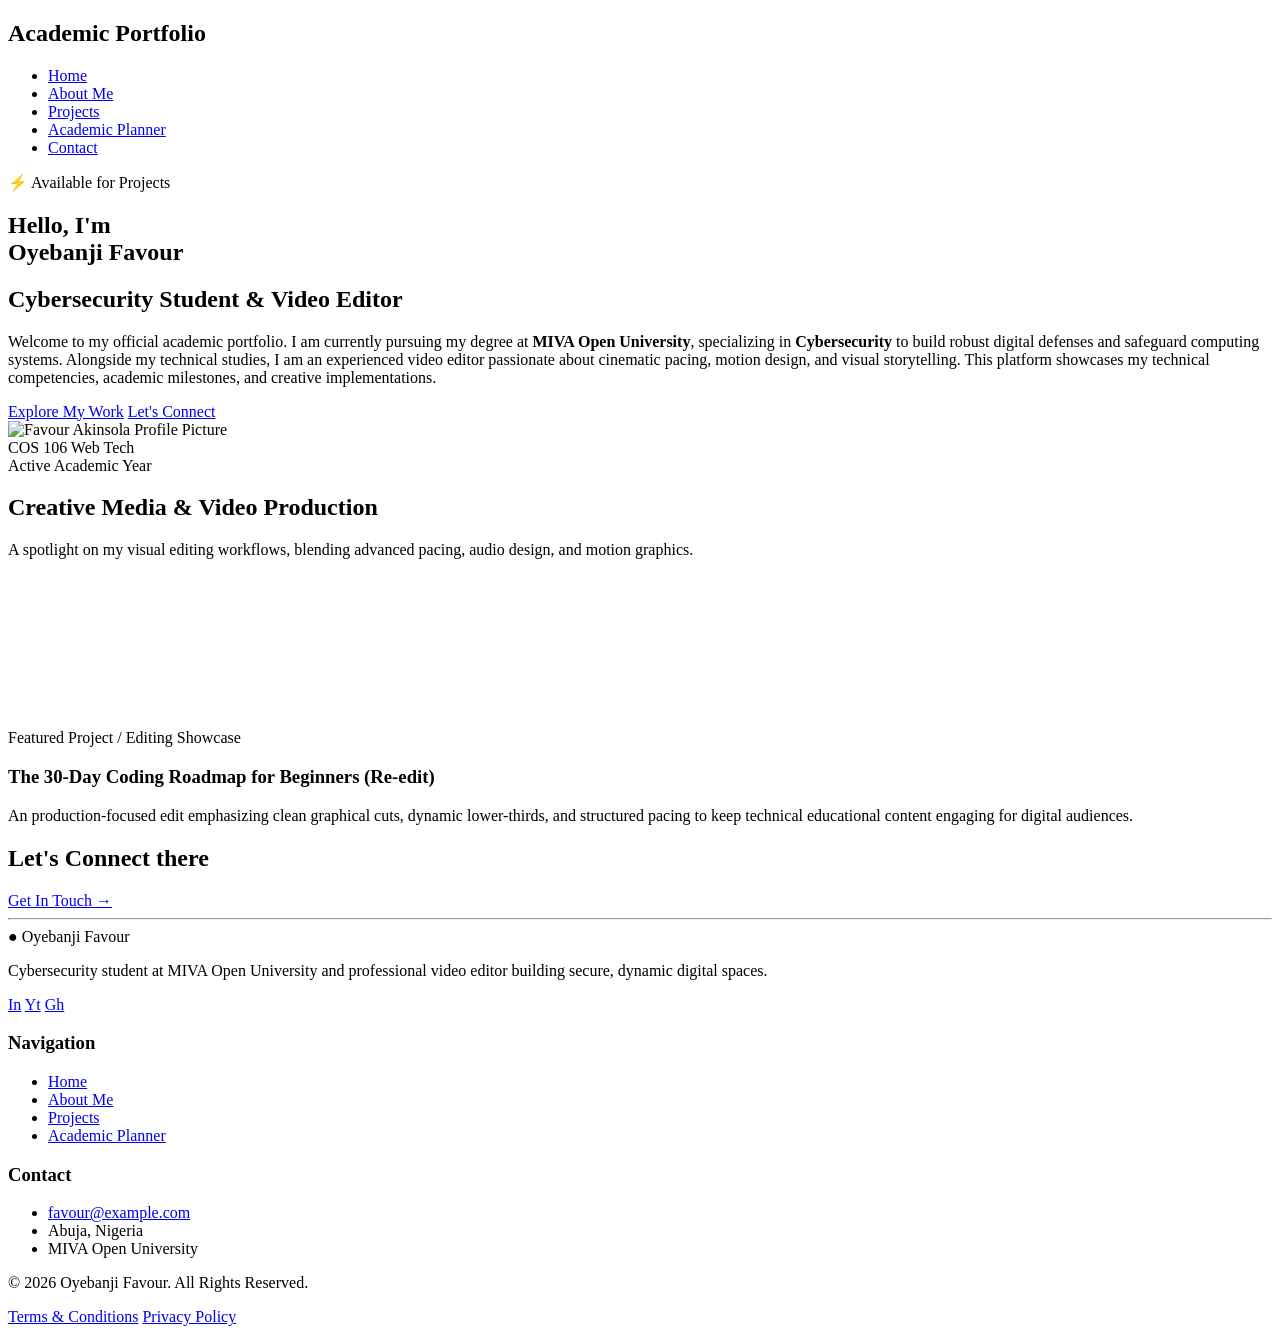
==== index.html @ 0a41967a "Initial commit: complete MIVA portfolio" ====
<!DOCTYPE html>
<html lang="en">
<head>
    <meta charset="UTF-8">
    <meta name="viewport" content="width=device-width, initial-scale=1.0">
    <title>Student Portfolio - Home</title>
    <link rel="stylesheet" href="css/styles.css">
</head>
<body>

    <header>
        <div class="logo">
            <h2>Academic Portfolio</h2>
        </div>
        <nav>
            <ul class="nav-links">
                <li><a href="index.html" class="active">Home</a></li>
                <li><a href="about.html">About Me</a></li>
                <li><a href="projects.html">Projects</a></li>
                <li><a href="planner.html">Academic Planner</a></li>
                <li><a href="contact.html">Contact</a></li>
            </ul>
        </nav>
    </header>

    <main>
     <main>
        <!-- Introduction Card inspired by the reference design -->
        <section class="intro-card">
            
            <!-- Left Content: Typography & Biography Elements -->
            <div class="intro-text-side">
                <!-- Available Status Tag -->
            <span class="status-badge">⚡ Available for Projects</span>
            
            <h1 class="student-name">
                <span class="greeting-prefix">Hello, I'm</span><br>
                Oyebanji Favour
            </h1>
            
            <!-- Your New Specialized Dual-Focus Subtitle -->
            <h2 class="professional-title">Cybersecurity Student & Video Editor</h2>
            
            <p class="bio-text">
                Welcome to my official academic portfolio. I am currently pursuing my degree at <strong>MIVA Open University</strong>, specializing in <strong>Cybersecurity</strong> to build robust digital defenses and safeguard computing systems. Alongside my technical studies, I am an experienced video editor passionate about cinematic pacing, motion design, and visual storytelling. This platform showcases my technical competencies, academic milestones, and creative implementations.
            </p>
                
                <div class="intro-actions">
                    <a href="projects.html" class="action-btn primary-action">Explore My Work</a>
                    <a href="contact.html" class="action-btn secondary-action">Let's Connect</a>
                </div>
            </div>

            <!-- Right Content: Profile Presentation Area -->
            <div class="intro-image-side">
                <div class="image-frame-wrapper">
                    <img src="assets/3.jpg" alt="Favour Akinsola Profile Picture" class="display-profile-img">
                    
                    <!-- Quick stats layout at the bottom of the card -->
                    <div class="mini-stats-grid">
                        <div class="stat-item">
                            <span class="stat-number">COS 106</span>
                            <span class="stat-label">Web Tech</span>
                        </div>
                        <div class="stat-item">
                            <span class="stat-number">Active</span>
                            <span class="stat-label">Academic Year</span>
                        </div>
                    </div>
                </div>
            </div>
        
        </section>
        <!-- Featured Video Media Showcase Section -->
        <!-- Featured Video Media Showcase Section -->
        <section class="media-portfolio-section">
            <h2>Creative Media & Video Production</h2>
            <p class="section-subtitle">A spotlight on my visual editing workflows, blending advanced pacing, audio design, and motion graphics.</p>
            
            <div class="single-video-container">
                <div class="video-card">
                    <div class="video-wrapper">
                        <iframe src="https://www.youtube.com/embed/xKcpYy8uAp4" title="Video Project Showcase" frameborder="0" allow="accelerometer; autoplay; clipboard-write; encrypted-media; gyroscope; picture-in-picture" allowfullscreen></iframe>
                    </div>
                    <div class="video-details">
                        <span class="video-tag">Featured Project / Editing Showcase</span>
                        <h3>The 30-Day Coding Roadmap for Beginners (Re-edit)</h3>
                        <p>An production-focused edit emphasizing clean graphical cuts, dynamic lower-thirds, and structured pacing to keep technical educational content engaging for digital audiences.</p>
                    </div>
                </div>
            </div>
        </section>
    </main>
    </main>

   <!-- Expanded Professional Footer -->
    <footer class="site-footer">
        <!-- Top CTA Bar -->
        <div class="footer-cta-bar">
            <h2>Let's <span class="highlight-text">Connect</span> there</h2>
            <a href="contact.html" class="footer-btn">Get In Touch <span class="arrow">→</span></a>
        </div>
        
        <hr class="footer-divider">

        <!-- Main Link Matrix Grid -->
        <div class="footer-grid">
            <!-- Brand Column -->
            <div class="footer-col brand-col">
                <div class="footer-logo">
                    <span class="logo-dot">●</span> Oyebanji Favour
                </div>
                <p class="footer-desc">
                    Cybersecurity student at MIVA Open University and professional video editor building secure, dynamic digital spaces.
                </p>
                <div class="footer-socials">
                    <a href="#" class="social-icon">In</a>
                    <a href="#" class="social-icon">Yt</a>
                    <a href="#" class="social-icon">Gh</a>
                </div>
            </div>

            <!-- Navigation Column -->
            <div class="footer-col">
                <h3>Navigation</h3>
                <ul>
                    <li><a href="index.html">Home</a></li>
                    <li><a href="about.html">About Me</a></li>
                    <li><a href="projects.html">Projects</a></li>
                    <li><a href="planner.html">Academic Planner</a></li>
                </ul>
            </div>

            <!-- Contact Column -->
            <div class="footer-col">
                <h3>Contact</h3>
                <ul>
                    <li><a href="mailto:favour@example.com">favour@example.com</a></li>
                    <li><span>Abuja, Nigeria</span></li>
                    <li><span>MIVA Open University</span></li>
                </ul>
            </div>
        </div>

        <!-- Bottom Copyright strip -->
        <div class="footer-bottom-strip">
            <p>&copy; 2026 <span class="highlight-text">Oyebanji Favour</span>. All Rights Reserved.</p>
            <div class="footer-legal-links">
                <a href="#">Terms & Conditions</a>
                <a href="#">Privacy Policy</a>
            </div>
        </div>
    </footer>
</body>
</html>
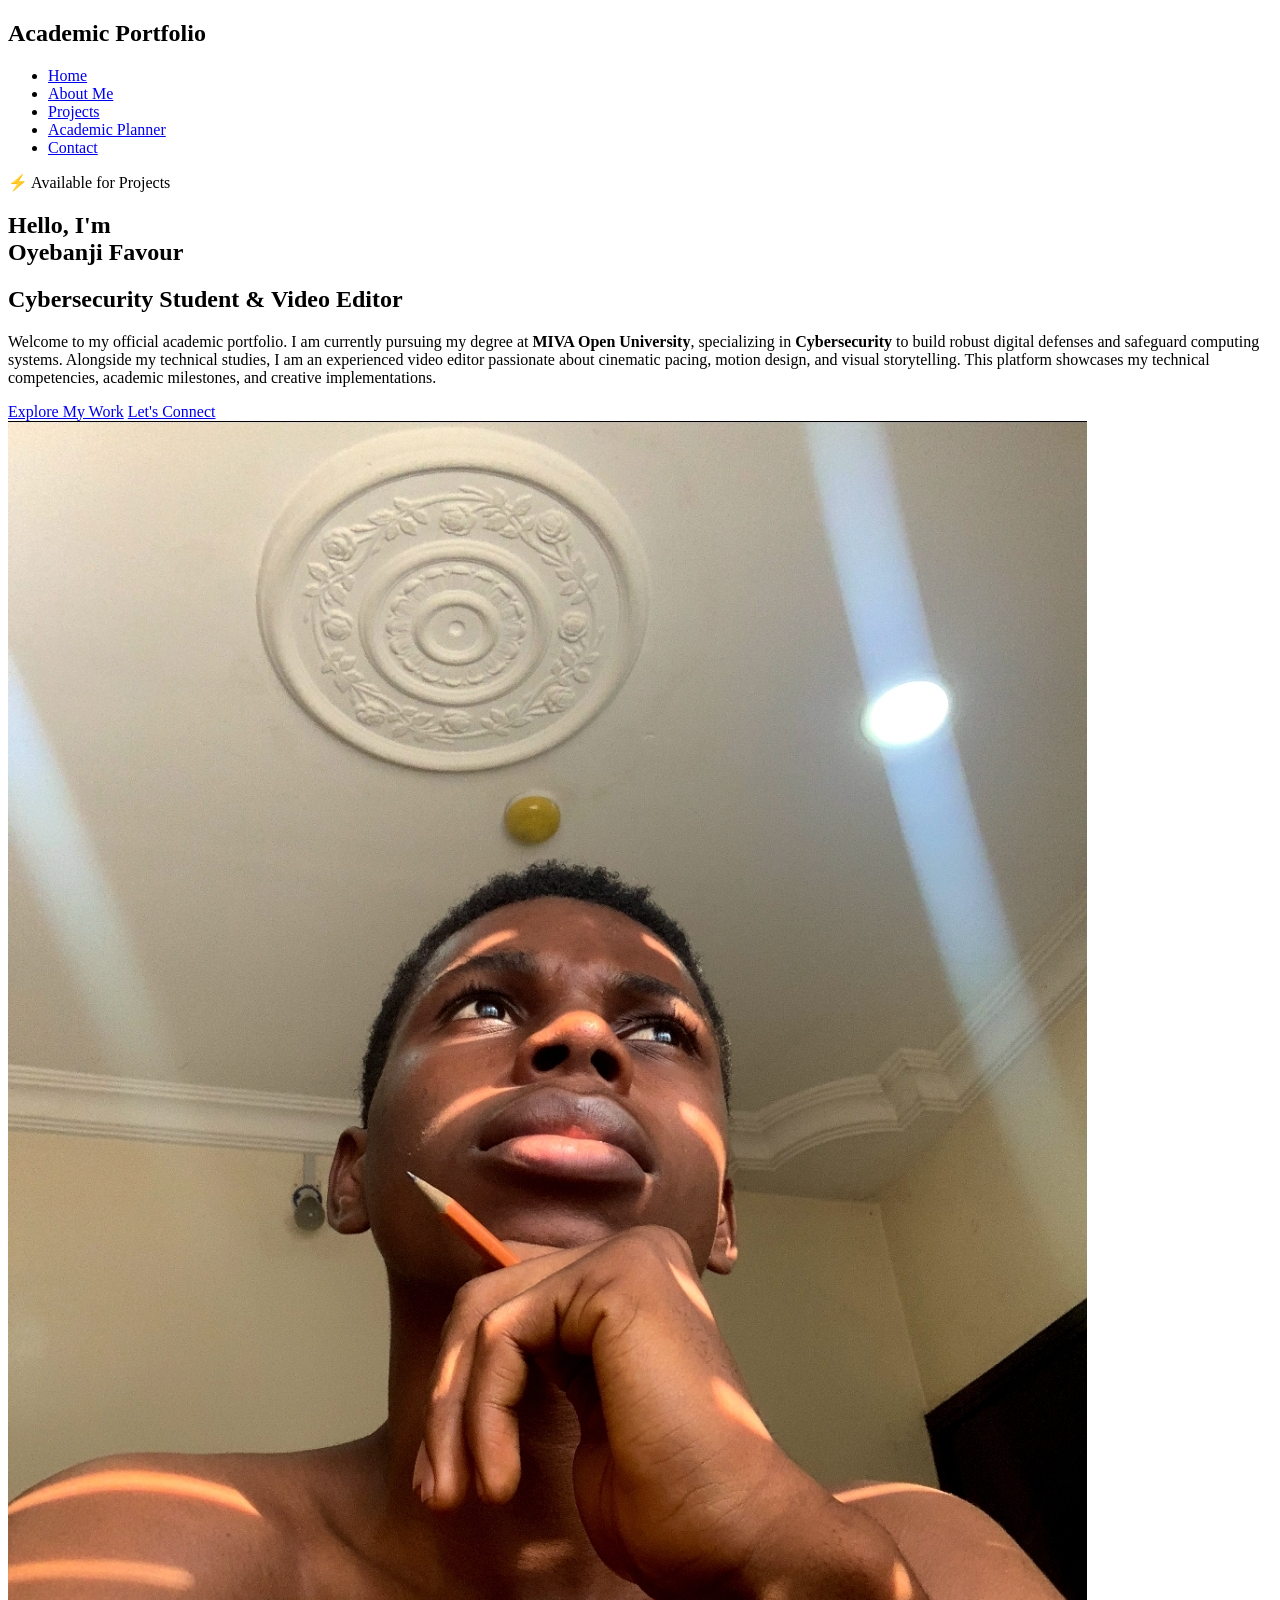
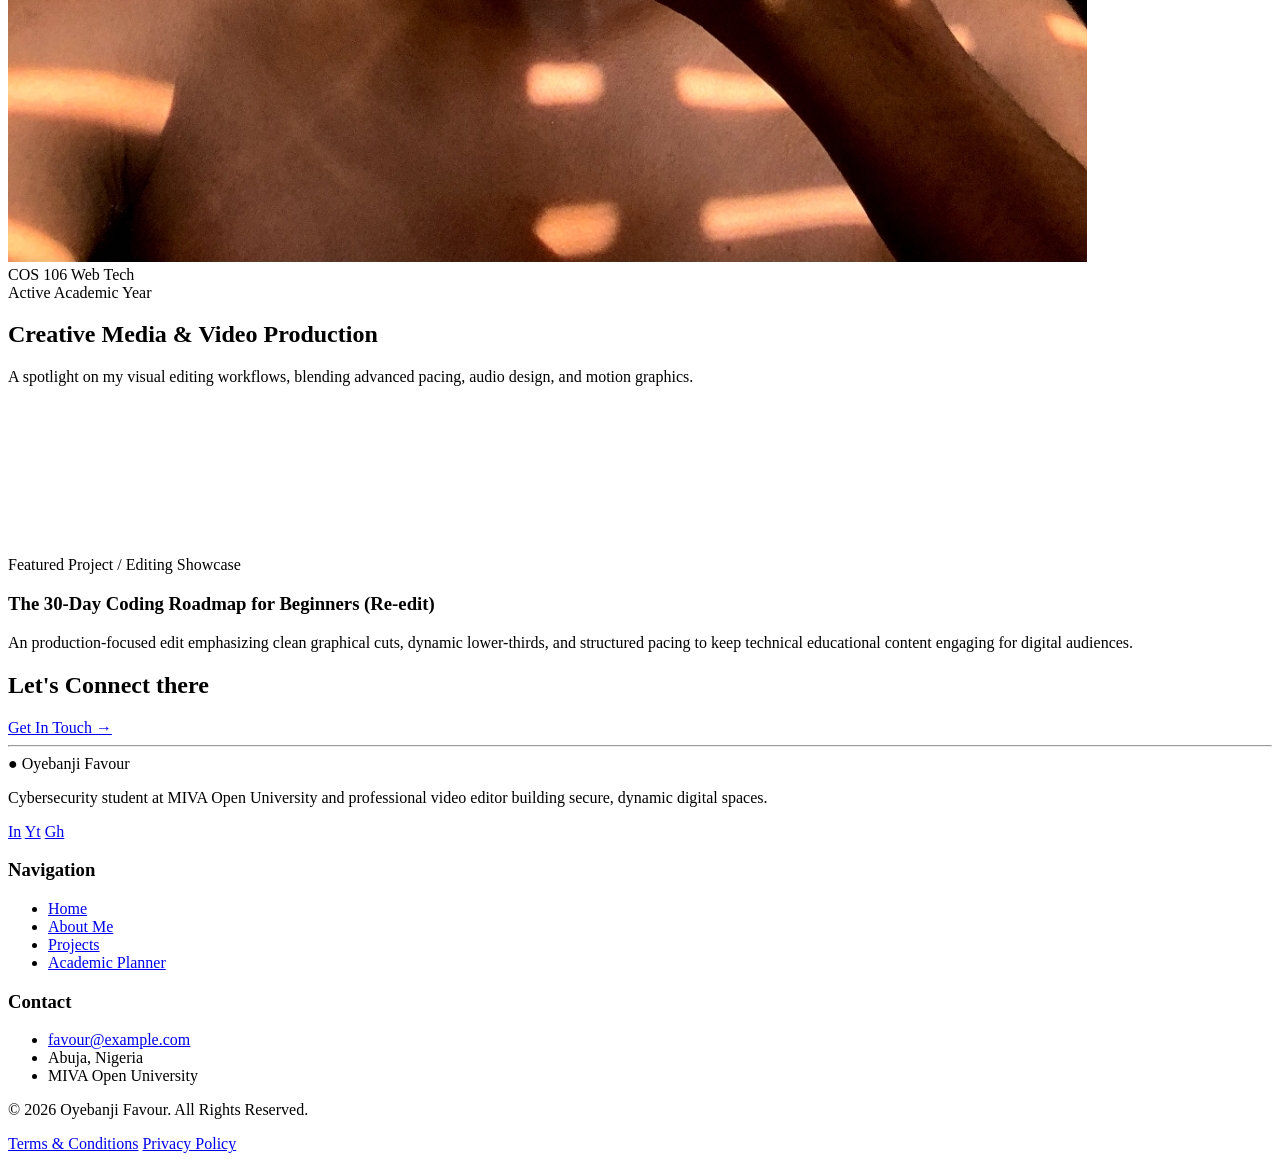
==== commit 46698c9e: "Fix asset paths for GitHub Pages deployment" ====
--- a/index.html
+++ b/index.html
@@ -4,7 +4,7 @@
     <meta charset="UTF-8">
     <meta name="viewport" content="width=device-width, initial-scale=1.0">
     <title>Student Portfolio - Home</title>
-    <link rel="stylesheet" href="css/styles.css">
+   <link rel="stylesheet" href="css/styles.css">
 </head>
 <body>
 
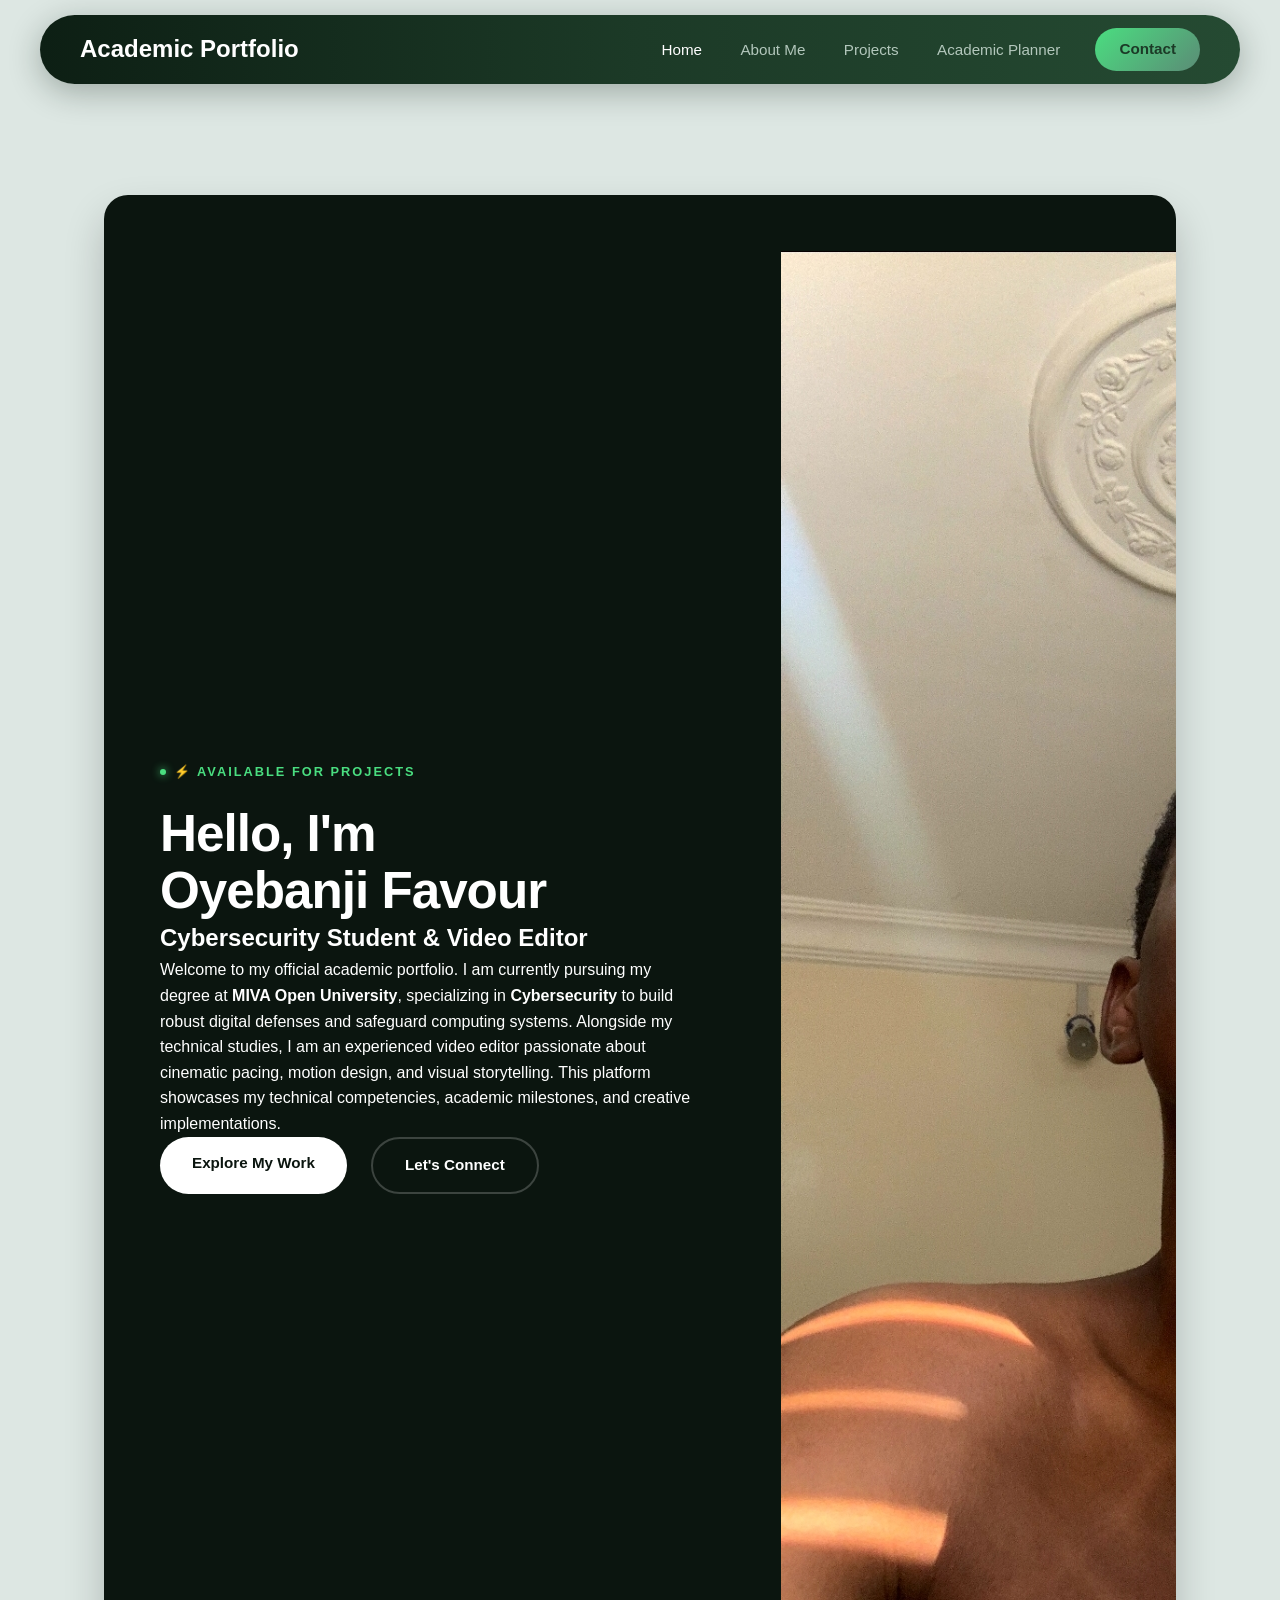
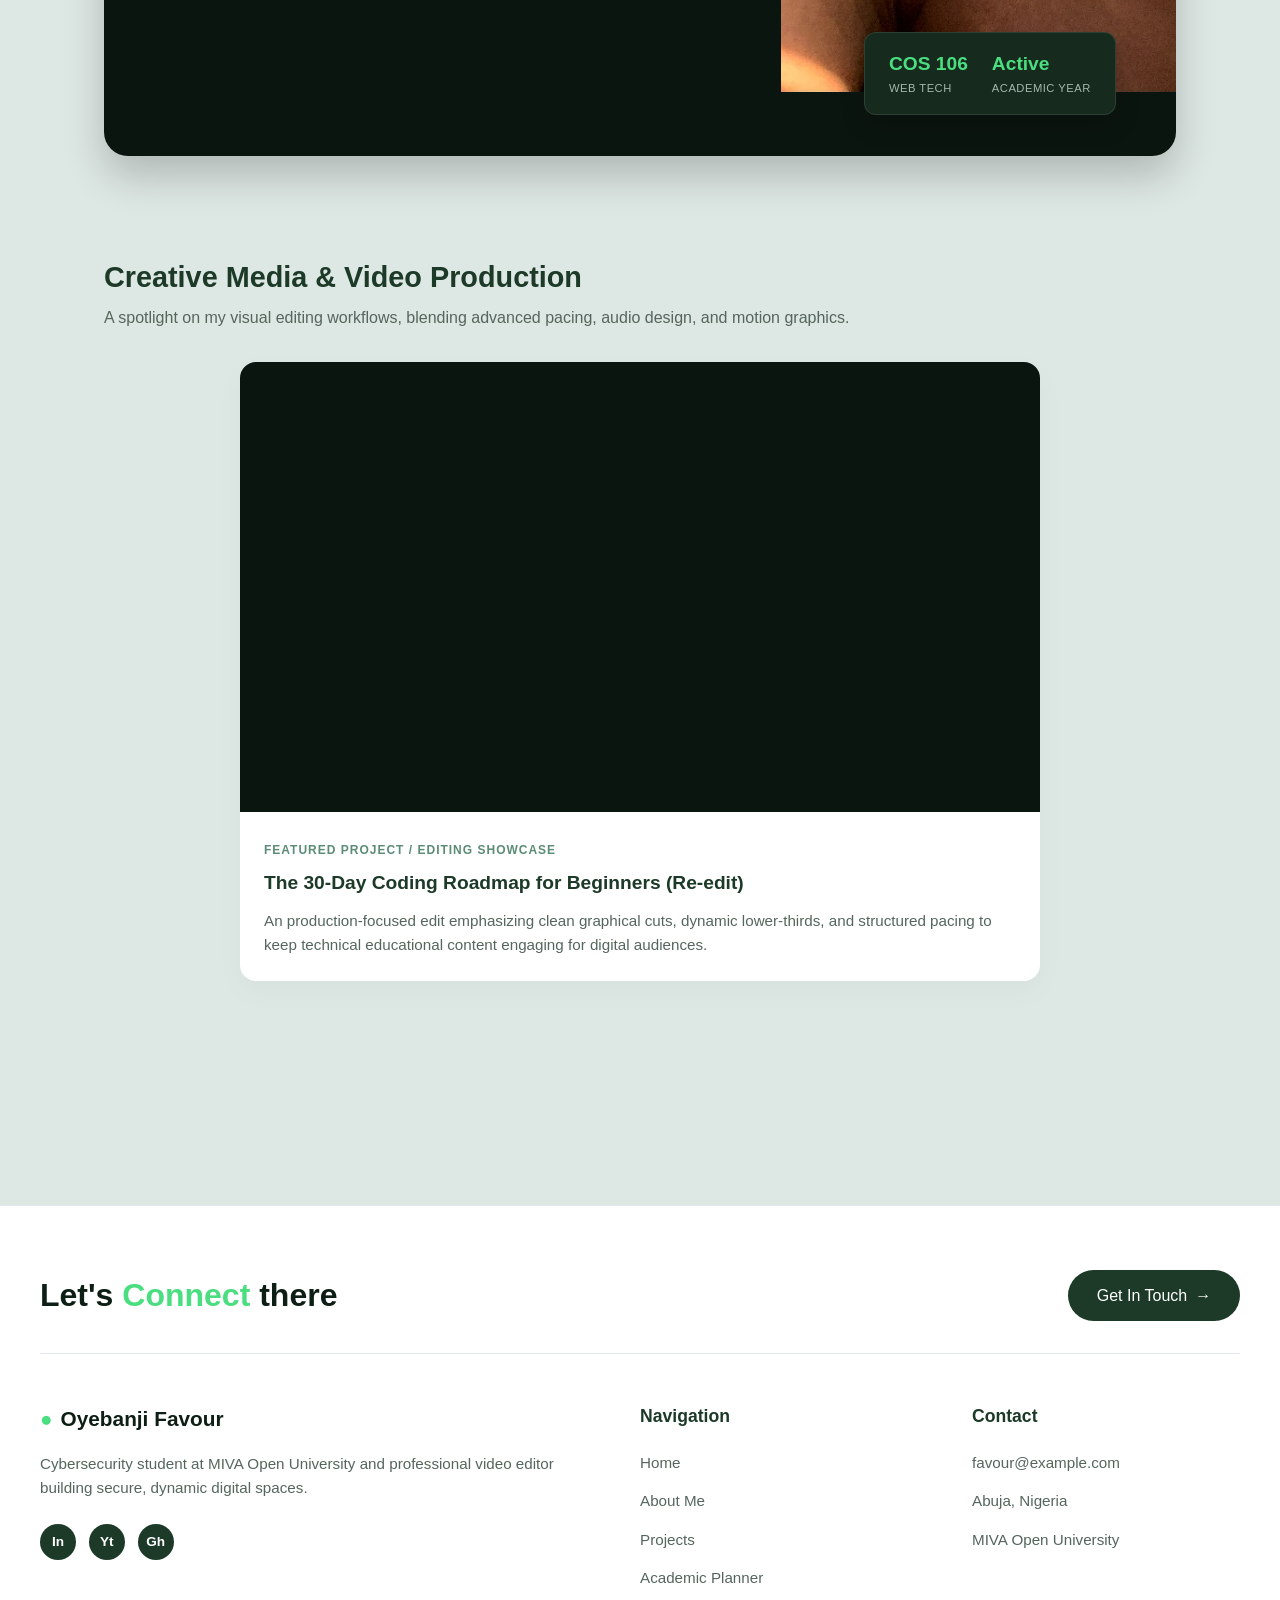
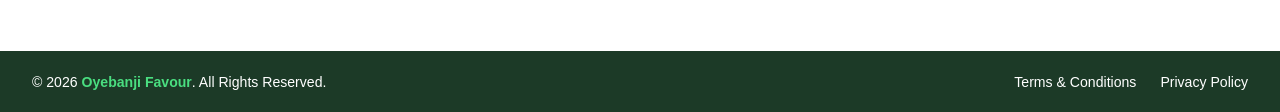
==== commit be273b08: "Fix CSS path case sensitivity for production hosting" ====
--- a/index.html
+++ b/index.html
@@ -4,7 +4,7 @@
     <meta charset="UTF-8">
     <meta name="viewport" content="width=device-width, initial-scale=1.0">
     <title>Student Portfolio - Home</title>
-   <link rel="stylesheet" href="css/styles.css">
+  <link rel="stylesheet" href="CSS/styles.css">
 </head>
 <body>
 
@@ -54,7 +54,7 @@
             <!-- Right Content: Profile Presentation Area -->
             <div class="intro-image-side">
                 <div class="image-frame-wrapper">
-                    <img src="assets/3.jpg" alt="Favour Akinsola Profile Picture" class="display-profile-img">
+                    <img src="assets/3.jpg" alt="Favour Akinsola Profile Picture">
                     
                     <!-- Quick stats layout at the bottom of the card -->
                     <div class="mini-stats-grid">
--- a/CSS/styles.css
+++ b/CSS/styles.css
@@ -0,0 +1,1210 @@
+/* css/styles.css */
+
+/* Global Color Palette Definitions */
+:root {
+    --bg-primary: #ffffff;      /* Pure White */
+    --bg-secondary: #dde7e3;    /* Soft Mint */
+    --accent-light: #8eaf9d;    /* Light Sage */
+    --accent-medium: #5b8c76;   /* Medium Sage */
+    --text-dark: #1c3a27;       /* Deep Forest Green */
+    --text-light: #ffffff;      /* Text for dark backgrounds */
+    --font-main: 'Segoe UI', Tahoma, Geneva, Verdana, sans-serif;
+}
+
+/* Base resets to make sure layout looks identical on all browsers */
+* {
+    margin: 0;
+    padding: 0;
+    box-sizing: border-box;
+}
+
+body {
+    font-family: var(--font-main);
+    background-color: var(--bg-secondary);
+    color: var(--text-dark);
+    line-height: 1.6;
+    /* Layout Elements */
+/* Layout Elements */
+/* ==========================================================================
+   Global Floating Navigation Header Layout
+   ========================================================================== */
+header {
+    background: linear-gradient(90deg, #0d1f14 0%, #1c3a27 50%, #254a32 100%) !important;
+    color: #ffffff !important;
+    display: flex !important;           /* Forces the header container to use flex layout */
+    justify-content: space-between;    /* Pushes logo to the left, links to the right */
+    align-items: center;               /* Vertically centers everything inside the navbar */
+    padding: 0.8rem 2.5rem;
+    position: sticky;
+    top: 15px;
+    margin: 15px auto;
+    width: 95%;
+    max-width: 1200px;
+    border-radius: 50px;
+    box-shadow: 0 8px 32px rgba(13, 31, 20, 0.3);
+    z-index: 100;
+}
+
+/* Forces the navigation list items to align horizontally */
+.nav-links {
+    list-style: none;
+    display: flex !important;           /* Forces the list items onto a single row */
+    flex-direction: row !important;     /* Explicitly states row layout direction */
+    align-items: center;
+    gap: 2rem;
+    margin: 0;
+    padding: 0;
+}
+
+.nav-links a {
+    color: #b3c7bc;
+    text-decoration: none;
+    font-weight: 500;
+    font-size: 0.95rem;
+    padding: 0.5rem 0.2rem;
+    position: relative;
+    transition: color 0.3s ease;
+}
+
+.nav-links a:hover, 
+.nav-links a.active {
+    color: #ffffff;
+}
+
+/* Special Pill-Button for the final link (Contact) */
+.nav-links li:last-child a {
+    background: linear-gradient(135deg, #4ade80 0%, #5b8c76 100%) !important;
+    color: #1c3a27 !important;
+    padding: 0.6rem 1.5rem !important;
+    border-radius: 50px;
+    font-weight: 600;
+    display: inline-block;
+}
+/* Main Layout Wrapper */
+main {
+    min-height: calc(100vh - 140px); /* Pushes footer to bottom */
+    padding: 2rem;
+    max-width: 1200px;
+    margin: 0 auto;
+}
+
+/* Introduction Showcase Card Styles */
+.intro-card {
+    background: #0b150f !important; /* Forces the ultra-dark dark forest charcoal background to render */
+    color: #ffffff;
+    border-radius: 24px;
+    padding: 3.5rem;
+    display: flex;
+    align-items: center;
+    gap: 4rem;
+    margin: 2rem auto;
+    box-shadow: 0 20px 40px rgba(0, 0, 0, 0.2);
+    overflow: hidden;
+    position: relative;
+    width: 100%;
+}
+/* Typography Layout Side */
+.intro-text-side {
+    flex: 1.2;
+    position: relative;
+    z-index: 2;
+}
+
+.status-badge {
+    color: #4ade80; /* Electric mint accent text */
+    font-size: 0.8rem;
+    font-weight: 600;
+    text-transform: uppercase;
+    letter-spacing: 2px;
+    display: inline-flex;
+    align-items: center;
+    gap: 8px;
+    margin-bottom: 1.5rem;
+}
+
+.status-badge::before {
+    content: '';
+    width: 6px;
+    height: 6px;
+    background-color: #4ade80;
+    border-radius: 50%;
+    box-shadow: 0 0 8px #4ade80;
+}
+
+/* Bold Structural Typography Treatment */
+.massive-title-group {
+    position: relative;
+    margin-bottom: 1rem;
+}
+
+.bg-watermark {
+    font-size: 5.5rem;
+    font-weight: 900;
+    color: rgba(255, 255, 255, 0.03); /* Faded watermark behind text */
+    letter-spacing: 4px;
+    line-height: 1;
+    user-select: none;
+    position: absolute;
+    top: -20px;
+    left: -5px;
+}
+
+.main-greeting {
+    font-family: 'Georgia', serif;
+    font-style: italic;
+    font-weight: 400;
+    font-size: 1.8rem;
+    color: #b3c7bc;
+    margin-bottom: 0.2rem;
+}
+
+.student-name {
+    font-size: 3.2rem;
+    font-weight: 800;
+    letter-spacing: -1px;
+    line-height: 1.1;
+    color: var(--text-light);
+}
+
+.role-subheading {
+    color: #4ade80;
+    font-weight: 600;
+    font-size: 1.1rem;
+    text-transform: uppercase;
+    letter-spacing: 1px;
+    margin-bottom: 1.5rem;
+}
+
+.intro-bio {
+    color: #a3b8ac;
+    font-size: 1.05rem;
+    line-height: 1.7;
+    margin-bottom: 2.5rem;
+    max-width: 540px;
+}
+
+/* Call to Action Button Links */
+.intro-actions {
+    display: flex;
+    gap: 1.5rem;
+}
+
+.action-btn {
+    padding: 0.9rem 2rem;
+    border-radius: 50px;
+    text-decoration: none;
+    font-weight: 600;
+    font-size: 0.95rem;
+    transition: all 0.3s ease;
+}
+
+.primary-action {
+    background-color: var(--text-light);
+    color: #0b150f;
+}
+
+.primary-action:hover {
+    background-color: #4ade80;
+    transform: translateY(-2px);
+}
+
+.secondary-action {
+    border: 2px solid rgba(255, 255, 255, 0.2);
+    color: var(--text-light);
+}
+
+.secondary-action:hover {
+    background-color: rgba(255, 255, 255, 0.05);
+    border-color: var(--text-light);
+}
+
+/* Image Presentation Side */
+.intro-image-side {
+    flex: 0.8;
+    display: flex;
+    justify-content: center;
+}
+
+.image-frame-wrapper {
+    position: relative;
+    width: 100%;
+    max-width: 320px;
+}
+
+.display-profile-img {
+    width: 100%;
+    height: 380px;
+    object-fit: cover;
+    border-radius: 16px;
+    box-shadow: 0 15px 30px rgba(0,0,0,0.3);
+    background-color: #1e2d24; /* Safe fallback color */
+}
+
+/* Mini Statistics overlay element */
+.mini-stats-grid {
+    position: absolute;
+    bottom: -15px;
+    right: -15px;
+    background-color: #162a1e;
+    border: 1px solid rgba(255, 255, 255, 0.1);
+    padding: 1rem 1.5rem;
+    border-radius: 12px;
+    display: flex;
+    gap: 1.5rem;
+    box-shadow: 0 10px 25px rgba(0,0,0,0.2);
+}
+
+.stat-item {
+    display: flex;
+    flex-direction: column;
+}
+
+.stat-number {
+    font-size: 1.2rem;
+    font-weight: 700;
+    color: #4ade80;
+}
+
+.stat-label {
+    font-size: 0.7rem;
+    color: #a3b8ac;
+    text-transform: uppercase;
+    letter-spacing: 0.5px;
+}
+}
+/* About Page Custom Layout Rules */
+.about-grid {
+    display: grid;
+    grid-template-columns: 1.6fr 1fr; /* Distinct asymmetric split columns */
+    gap: 2.5rem;
+    margin-top: 1.5rem;
+}
+
+.about-main-card, 
+.skills-sidebar-card {
+    background-color: var(--bg-primary);
+    border-radius: 16px;
+    padding: 2.5rem;
+    box-shadow: 0 10px 30px rgba(0,0,0,0.03);
+}
+
+.about-grid h2 {
+    font-size: 1.8rem;
+    color: var(--text-dark);
+}
+
+.divider {
+    border: 0;
+    height: 3px;
+    background-color: var(--bg-secondary);
+    width: 60px;
+    margin: 1rem 0 2rem 0;
+    border-radius: 2px;
+}
+
+.about-main-card h3 {
+    font-size: 1.2rem;
+    color: var(--accent-medium);
+    margin-bottom: 0.6rem;
+    margin-top: 1.5rem;
+}
+
+.about-main-card p {
+    color: #44554a;
+    font-size: 1.05rem;
+    line-height: 1.7;
+    margin-bottom: 1.5rem;
+}
+
+/* Skills Presentation Progress Layouts */
+.skills-container {
+    display: flex;
+    flex-direction: column;
+    gap: 1.8rem;
+    margin-top: 1rem;
+}
+
+.skill-group {
+    display: flex;
+    flex-direction: column;
+    gap: 0.5rem;
+}
+
+.skill-name {
+    font-size: 0.95rem;
+    font-weight: 600;
+    color: var(--text-dark);
+}
+
+.progress-bar {
+    width: 100%;
+    height: 10px;
+    background-color: var(--bg-secondary);
+    border-radius: 10px;
+    overflow: hidden;
+}
+
+.progress-fill {
+    height: 100%;
+    background: linear-gradient(90deg, var(--accent-light) 0%, var(--accent-medium) 100%);
+    border-radius: 10px;
+}
+/* Projects Page Header Section */
+.projects-header {
+    text-align: center;
+    margin-bottom: 3rem;
+}
+
+.projects-header h1 {
+    font-size: 2.3rem;
+    color: var(--text-dark);
+    margin-bottom: 0.5rem;
+}
+
+.projects-header p {
+    color: #55665c;
+    font-size: 1.1rem;
+}
+
+/* Responsive CSS Grid for Cards */
+.projects-grid {
+    display: grid;
+    grid-template-columns: repeat(auto-fit, minmax(300px, 1fr));
+    gap: 2rem;
+    margin-bottom: 4rem;
+}
+
+.project-card {
+    background-color: var(--bg-primary);
+    border-radius: 16px;
+    overflow: hidden;
+    box-shadow: 0 10px 30px rgba(0, 0, 0, 0.03);
+    transition: transform 0.3s ease, box-shadow 0.3s ease;
+    display: flex;
+    flex-direction: column;
+}
+
+.project-card:hover {
+    transform: translateY(-5px);
+    box-shadow: 0 15px 35px rgba(28, 58, 39, 0.08);
+}
+
+.project-img-placeholder {
+    height: 180px;
+    background-color: #162a1e; /* Matching our dark introduction theme color */
+    display: flex;
+    align-items: center;
+    justify-content: center;
+    color: #a3b8ac;
+    font-weight: 600;
+    font-size: 1.1rem;
+}
+
+.project-info {
+    padding: 1.8rem;
+    display: flex;
+    flex-direction: column;
+    flex-grow: 1;
+}
+
+.project-tag {
+    font-size: 0.75rem;
+    font-weight: 700;
+    text-transform: uppercase;
+    color: var(--accent-medium);
+    letter-spacing: 1px;
+    margin-bottom: 0.5rem;
+}
+
+.project-info h3 {
+    font-size: 1.3rem;
+    color: var(--text-dark);
+    margin-bottom: 0.8rem;
+}
+
+.project-info p {
+    color: #55665c;
+    font-size: 0.95rem;
+    line-height: 1.6;
+    margin-bottom: 1.5rem;
+    flex-grow: 1;
+}
+
+.project-link {
+    color: var(--text-dark);
+    text-decoration: none;
+    font-weight: 600;
+    font-size: 0.95rem;
+    transition: color 0.2s ease;
+}
+
+.project-link:hover {
+    color: var(--accent-medium);
+}
+
+/* Styled Table Requirements */
+.table-container {
+    background-color: var(--bg-primary);
+    padding: 2.5rem;
+    border-radius: 16px;
+    box-shadow: 0 10px 30px rgba(0, 0, 0, 0.03);
+    margin-top: 1rem;
+}
+
+.table-subtitle {
+    color: #55665c;
+    font-size: 0.95rem;
+    margin-bottom: 1.5rem;
+}
+
+.project-table {
+    width: 100%;
+    border-collapse: collapse;
+    text-align: left;
+    font-size: 0.95rem;
+}
+
+.project-table th {
+    background-color: var(--bg-secondary);
+    color: var(--text-dark);
+    padding: 1rem;
+    font-weight: 600;
+    border-bottom: 2px solid var(--accent-light);
+}
+
+.project-table td {
+    padding: 1.2rem 1rem;
+    border-bottom: 1px solid #e2ece8;
+    color: #33443a;
+}
+
+/* Status Pill Layouts */
+.status-pill {
+    padding: 0.3rem 0.8rem;
+    border-radius: 50px;
+    font-size: 0.8rem;
+    font-weight: 600;
+}
+
+.active-pill {
+    background-color: #e6fbf1;
+    color: #10b981;
+}
+
+.staging-pill {
+    background-color: #fef3c7;
+    color: #d97706;
+}
+/* Academic Planner Styles */
+.planner-container {
+    max-width: 750px;
+    margin: 2rem auto;
+}
+
+.planner-header {
+    text-align: center;
+    margin-bottom: 2.5rem;
+}
+
+.planner-header h1 {
+    font-size: 2.2rem;
+    color: var(--text-dark);
+    margin-bottom: 0.5rem;
+}
+
+.planner-app {
+    background-color: var(--bg-primary);
+    padding: 2.5rem;
+    border-radius: 16px;
+    box-shadow: 0 10px 30px rgba(0, 0, 0, 0.03);
+}
+
+/* Input Form Row Layout using Flexbox */
+.task-input-row {
+    display: flex;
+    gap: 1rem;
+    margin-bottom: 2rem;
+}
+
+.task-input-row input {
+    flex: 1;
+    padding: 0.9rem 1.2rem;
+    border: 2px solid #e2ece8;
+    border-radius: 8px;
+    font-size: 1rem;
+    outline: none;
+    transition: border-color 0.2s ease;
+}
+
+.task-input-row input:focus {
+    border-color: var(--accent-medium);
+}
+
+.task-input-row button {
+    background: linear-gradient(135deg, #254a32 0%, #0d1f14 100%);
+    color: var(--text-light);
+    border: none;
+    padding: 0 2rem;
+    border-radius: 8px;
+    font-weight: 600;
+    cursor: pointer;
+    transition: opacity 0.2s ease;
+}
+
+.task-input-row button:hover {
+    opacity: 0.9;
+}
+
+/* Dynamic Item List Container */
+.task-list-container {
+    list-style: none;
+    padding: 0;
+    display: flex;
+    flex-direction: column;
+    gap: 0.8rem;
+}
+
+.task-item {
+    display: flex;
+    justify-content: space-between;
+    align-items: center;
+    padding: 1rem 1.2rem;
+    background-color: var(--bg-secondary);
+    border-radius: 8px;
+    border-left: 4px solid var(--accent-medium);
+    transition: all 0.2s ease;
+}
+
+.task-text {
+    font-size: 1rem;
+    color: var(--text-dark);
+    cursor: pointer;
+    user-select: none;
+    flex-grow: 1;
+    margin-right: 1rem;
+}
+
+/* Completed Task State Styling */
+.task-item.completed {
+    border-left-color: #a3b8ac;
+    opacity: 0.6;
+}
+
+.task-item.completed .task-text {
+    text-decoration: line-through;
+    color: #55665c;
+}
+
+/* Delete Action Button Styling */
+.delete-task-btn {
+    background-color: transparent;
+    color: #e11d48;
+    border: none;
+    cursor: pointer;
+    font-size: 0.9rem;
+    font-weight: 600;
+    padding: 0.4rem 0.8rem;
+    border-radius: 4px;
+    transition: background-color 0.2s ease;
+}
+
+.delete-task-btn:hover {
+    background-color: rgba(225, 29, 72, 0.08);
+}
+
+.empty-state {
+    text-align: center;
+    color: #718b7c;
+    padding: 2rem 0;
+    font-style: italic;
+}
+/* Contact Page Form Styles */
+.contact-container {
+    max-width: 600px;
+    margin: 2rem auto;
+}
+
+.contact-header {
+    text-align: center;
+    margin-bottom: 2.5rem;
+}
+
+.contact-header h1 {
+    font-size: 2.2rem;
+    color: var(--text-dark);
+    margin-bottom: 0.5rem;
+}
+
+.contact-card {
+    background-color: var(--bg-primary);
+    padding: 2.5rem;
+    border-radius: 16px;
+    box-shadow: 0 10px 30px rgba(0, 0, 0, 0.03);
+}
+
+.form-group {
+    display: flex;
+    flex-direction: column;
+    gap: 0.5rem;
+    margin-bottom: 1.5rem;
+}
+
+.form-group label {
+    font-size: 0.9rem;
+    font-weight: 600;
+    color: var(--text-dark);
+}
+
+.form-group input,
+.form-group textarea {
+    padding: 0.9rem 1.2rem;
+    border: 2px solid #e2ece8;
+    border-radius: 8px;
+    font-size: 1rem;
+    font-family: inherit;
+    outline: none;
+    transition: border-color 0.2s ease;
+}
+
+.form-group input:focus,
+.form-group textarea:focus {
+    border-color: var(--accent-medium);
+}
+
+/* Submit Form Interactive Button */
+.submit-form-btn {
+    width: 100%;
+    background: linear-gradient(135deg, #254a32 0%, #0d1f14 100%);
+    color: var(--text-light);
+    border: none;
+    padding: 1rem;
+    border-radius: 8px;
+    font-size: 1rem;
+    font-weight: 600;
+    cursor: pointer;
+    transition: transform 0.2s ease, opacity 0.2s ease;
+    margin-top: 0.5rem;
+}
+
+.submit-form-btn:hover {
+    opacity: 0.95;
+    transform: translateY(-1px);
+}
+
+/* Client Validation Notification Boxes */
+.alert-box {
+    padding: 1rem 1.2rem;
+    border-radius: 8px;
+    font-size: 0.95rem;
+    margin-bottom: 1.5rem;
+    line-height: 1.5;
+}
+
+.error-alert {
+    background-color: #fef2f2;
+    color: #991b1b;
+    border-left: 4px solid #ef4444;
+}
+
+.success-alert {
+    background-color: #ecfdf5;
+    color: #065f46;
+    border-left: 4px solid #10b981;
+}
+/* ==========================================================================
+   Responsive Viewport Optimization (Media Queries for Mobile Friendliness)
+   ========================================================================== */
+
+@media (max-width: 768px) {
+    /* Compress Floating Island Navbar to stack on small viewports */
+    header {
+        flex-direction: column;
+        gap: 1rem;
+        padding: 1.2rem;
+        border-radius: 20px;
+        top: 5px;
+        width: 98%;
+    }
+
+    .nav-links {
+        gap: 1rem;
+        flex-wrap: wrap;
+        justify-content: center;
+    }
+    
+    .nav-links li:last-child a {
+        padding: 0.4rem 1rem;
+    }
+
+    /* Un-split the Asymmetric About Page Grid into a clean vertical track */
+    .about-grid {
+        grid-template-columns: 1fr;
+        gap: 1.5rem;
+    }
+
+    /* Un-split Homepage Design Container Layout */
+    .intro-card {
+        flex-direction: column-reverse; /* Stacks image nicely above or text below */
+        padding: 2rem;
+        gap: 2rem;
+        text-align: center;
+    }
+
+    .bg-watermark {
+        font-size: 3.5rem;
+        left: 50%;
+        transform: translateX(-50%);
+    }
+
+    .student-name {
+        font-size: 2.2rem;
+    }
+
+    .intro-actions {
+        justify-content: center;
+        flex-wrap: wrap;
+    }
+
+    .intro-image-side {
+        width: 100%;
+    }
+
+    .image-frame-wrapper {
+        margin: 0 auto;
+    }
+
+    .mini-stats-grid {
+        right: 0;
+        left: 0;
+        justify-content: center;
+    }
+
+    /* Make Tables scrollable sideways gracefully on mobile viewports */
+    .table-container {
+        padding: 1.5rem;
+        overflow-x: auto;
+    }
+
+    .project-table {
+        min-width: 500px;
+    }
+}
+/* Video Portfolio Grid Layout */
+.media-portfolio-section {
+    margin: 4rem 0;
+    padding-top: 2rem;
+    border-top: 2px solid var(--bg-secondary);
+}
+
+.media-portfolio-section h2 {
+    font-size: 1.8rem;
+    color: var(--text-dark);
+    margin-bottom: 0.3rem;
+}
+
+.section-subtitle {
+    color: #55665c;
+    margin-bottom: 2rem;
+    font-size: 1rem;
+}
+
+.video-grid {
+    display: grid;
+    grid-template-columns: repeat(auto-fit, minmax(450px, 1fr));
+    gap: 2.5rem;
+}
+
+.video-card {
+    background-color: var(--bg-primary);
+    border-radius: 16px;
+    overflow: hidden;
+    box-shadow: 0 10px 30px rgba(0, 0, 0, 0.03);
+}
+
+/* 16:9 Aspect Ratio Hack for Fluid Responsive Video Players */
+.video-wrapper {
+    position: relative;
+    padding-bottom: 56.25%; /* 16:9 ratio */
+    height: 0;
+    overflow: hidden;
+    background-color: #0b150f;
+}
+
+.video-wrapper iframe {
+    position: absolute;
+    top: 0;
+    left: 0;
+    width: 100%;
+    height: 100%;
+    border: none;
+}
+
+.video-details {
+    padding: 1.5rem;
+}
+
+.video-tag {
+    font-size: 0.75rem;
+    font-weight: 700;
+    color: var(--accent-medium);
+    text-transform: uppercase;
+    letter-spacing: 1px;
+    display: inline-block;
+    margin-bottom: 0.5rem;
+}
+
+.video-details h3 {
+    font-size: 1.2rem;
+    color: var(--text-dark);
+    margin-bottom: 0.6rem;
+}
+
+.video-details p {
+    color: #55665c;
+    font-size: 0.95rem;
+    line-height: 1.6;
+}
+
+/* Media Query Tweak for Small Screens */
+@media (max-width: 500px) {
+    .video-grid {
+        grid-template-columns: 1fr;
+    }
+}
+/* Single Video Spotlight Styling */
+.single-video-container {
+    max-width: 800px; /* Constrains the player so it sits perfectly centered on desktop views */
+    margin: 0 auto;
+    width: 100%;
+}
+
+.media-portfolio-section {
+    margin: 4rem 0;
+    padding-top: 2rem;
+    border-top: 2px solid var(--bg-secondary);
+}
+
+.media-portfolio-section h2 {
+    font-size: 1.8rem;
+    color: var(--text-dark);
+    margin-bottom: 0.3rem;
+}
+
+.section-subtitle {
+    color: #55665c;
+    margin-bottom: 2rem;
+    font-size: 1rem;
+}
+
+.video-card {
+    background-color: var(--bg-primary);
+    border-radius: 16px;
+    overflow: hidden;
+    box-shadow: 0 10px 30px rgba(0, 0, 0, 0.03);
+}
+
+/* 16:9 Aspect Ratio Container for Fluid Multi-Device Scaling */
+.video-wrapper {
+    position: relative;
+    padding-bottom: 56.25%; /* Fixed 16:9 cinematic aspect ratio */
+    height: 0;
+    overflow: hidden;
+    background-color: #0b150f;
+}
+
+.video-wrapper iframe {
+    position: absolute;
+    top: 0;
+    left: 0;
+    width: 100%;
+    height: 100%;
+    border: none;
+}
+
+.video-details {
+    padding: 1.5rem;
+}
+
+.video-tag {
+    font-size: 0.75rem;
+    font-weight: 700;
+    color: var(--accent-medium);
+    text-transform: uppercase;
+    letter-spacing: 1px;
+    display: inline-block;
+    margin-bottom: 0.5rem;
+}
+
+.video-details h3 {
+    font-size: 1.2rem;
+    color: var(--text-dark);
+    margin-bottom: 0.6rem;
+}
+
+.video-details p {
+    color: #55665c;
+    font-size: 0.95rem;
+    line-height: 1.6;
+}
+/* ==========================================================================
+   Multi-Column Mega Footer Architecture
+   ========================================================================== */
+.site-footer {
+    background-color: #ffffff;
+    padding: 4rem 2rem 0 2rem;
+    margin-top: 6rem;
+    border-top: 1px solid #e2e8f0;
+    width: 100%;
+}
+
+/* Top Call-To-Action Row */
+.footer-cta-bar {
+    display: flex;
+    justify-content: space-between;
+    align-items: center;
+    max-width: 1200px;
+    margin: 0 auto 2rem auto;
+    flex-wrap: wrap;
+    gap: 1.5rem;
+}
+
+.footer-cta-bar h2 {
+    font-size: 2rem;
+    color: #0d1f14;
+    font-weight: 700;
+}
+
+.footer-cta-bar .highlight-text {
+    color: #4ade80; /* Your signature accent green */
+}
+
+.footer-btn {
+    background-color: #1c3a27;
+    color: #ffffff;
+    padding: 0.8rem 1.8rem;
+    border-radius: 30px;
+    text-decoration: none;
+    font-weight: 500;
+    display: inline-flex;
+    align-items: center;
+    gap: 0.5rem;
+    transition: background 0.3s ease;
+}
+
+.footer-btn:hover {
+    background-color: #254a32;
+}
+
+.footer-divider {
+    border: 0;
+    border-top: 1px solid #e2e8f0;
+    max-width: 1200px;
+    margin: 0 auto;
+}
+
+/* Footer Link Matrix Columns */
+.footer-grid {
+    display: grid;
+    grid-template-columns: 2fr 1fr 1fr;
+    gap: 4rem;
+    max-width: 1200px;
+    margin: 3rem auto;
+}
+
+.brand-col .footer-logo {
+    font-size: 1.3rem;
+    font-weight: 700;
+    color: #0d1f14;
+    margin-bottom: 1rem;
+    display: flex;
+    align-items: center;
+    gap: 0.5rem;
+}
+
+.brand-col .logo-dot {
+    color: #4ade80;
+}
+
+.footer-desc {
+    color: #55665c;
+    line-height: 1.6;
+    font-size: 0.95rem;
+    margin-bottom: 1.5rem;
+}
+
+.footer-socials {
+    display: flex;
+    gap: 0.8rem;
+}
+
+.social-icon {
+    display: flex;
+    align-items: center;
+    justify-content: center;
+    width: 36px;
+    height: 36px;
+    border-radius: 50%;
+    background-color: #1c3a27;
+    color: #ffffff;
+    text-decoration: none;
+    font-size: 0.85rem;
+    font-weight: 600;
+}
+
+.footer-col h3 {
+    font-size: 1.1rem;
+    color: #1c3a27;
+    margin-bottom: 1.2rem;
+    font-weight: 600;
+}
+
+.footer-col ul {
+    list-style: none;
+    padding: 0;
+    margin: 0;
+}
+
+.footer-col ul li {
+    margin-bottom: 0.8rem;
+}
+
+.footer-col ul li a, 
+.footer-col ul li span {
+    color: #55665c;
+    text-decoration: none;
+    font-size: 0.95rem;
+    transition: color 0.2s ease;
+}
+
+.footer-col ul li a:hover {
+    color: #4ade80;
+}
+
+/* Bottom Contrast Copyright Strip */
+.footer-bottom-strip {
+    background-color: #1c3a27;
+    margin-left: -2rem;
+    margin-right: -2rem;
+    padding: 1.2rem 2rem;
+    display: flex;
+    justify-content: space-between;
+    align-items: center;
+    flex-wrap: wrap;
+    gap: 1rem;
+}
+
+.footer-bottom-strip p, 
+.footer-bottom-strip a {
+    color: #ffffff;
+    font-size: 0.88rem;
+    text-decoration: none;
+}
+
+.footer-bottom-strip .highlight-text {
+    color: #4ade80;
+    font-weight: 600;
+}
+
+.footer-legal-links {
+    display: flex;
+    gap: 1.5rem;
+}
+
+.footer-legal-links a:hover {
+    color: #4ade80;
+}
+
+/* Responsive Rules for Small Devices */
+@media (max-width: 768px) {
+    .footer-grid {
+        grid-template-columns: 1fr;
+        gap: 2rem;
+    }
+    
+    .footer-bottom-strip {
+        flex-direction: column;
+        text-align: center;
+    }
+}
+/* Interactive Academic Planner System UI */
+.planner-input-container {
+    display: flex;
+    gap: 1rem;
+    margin-bottom: 2rem;
+}
+
+#task-input {
+    flex: 1;
+    padding: 0.8rem 1.2rem;
+    border: 1px solid #e2e8f0;
+    border-radius: 8px;
+    font-size: 1rem;
+    background-color: #fafbfb;
+    color: #0d1f14;
+}
+
+#add-task-btn {
+    background-color: #1c3a27;
+    color: white;
+    border: none;
+    padding: 0.8rem 1.5rem;
+    border-radius: 8px;
+    font-weight: 600;
+    cursor: pointer;
+    transition: background 0.2s ease;
+}
+
+#add-task-btn:hover {
+    background-color: #254a32;
+}
+
+#planner-task-list {
+    list-style: none;
+    padding: 0;
+    margin: 0;
+}
+
+.task-item {
+    display: flex;
+    justify-content: space-between;
+    align-items: center;
+    padding: 1rem;
+    background: #ffffff;
+    border: 1px solid #e2e8f0;
+    border-radius: 8px;
+    margin-bottom: 0.8rem;
+    transition: all 0.2s ease;
+}
+
+.task-text {
+    flex: 1;
+    cursor: pointer;
+    font-weight: 500;
+    color: #0d1f14;
+    text-decoration: none; /* Add this to clear the link styling */
+}
+
+
+/* Strikethrough Visual Treatment for Completed Rule */
+.task-item .task-text {
+    text-decoration: none !important; /* Forcefully strip default underlines for active tasks */
+}
+
+.task-item.completed .task-text {
+    text-decoration: line-through !important; /* Forcefully apply ONLY the line-through when completed */
+    color: #a0aec0;
+}
+.delete-task-btn {
+    background: none;
+    border: none;
+    color: #e53e3e;
+    font-size: 1.1rem;
+    font-weight: bold;
+    cursor: pointer;
+    padding: 0 0.5rem;
+    transition: transform 0.2s ease;
+}
+
+.delete-task-btn:hover {
+    transform: scale(1.2);
+}
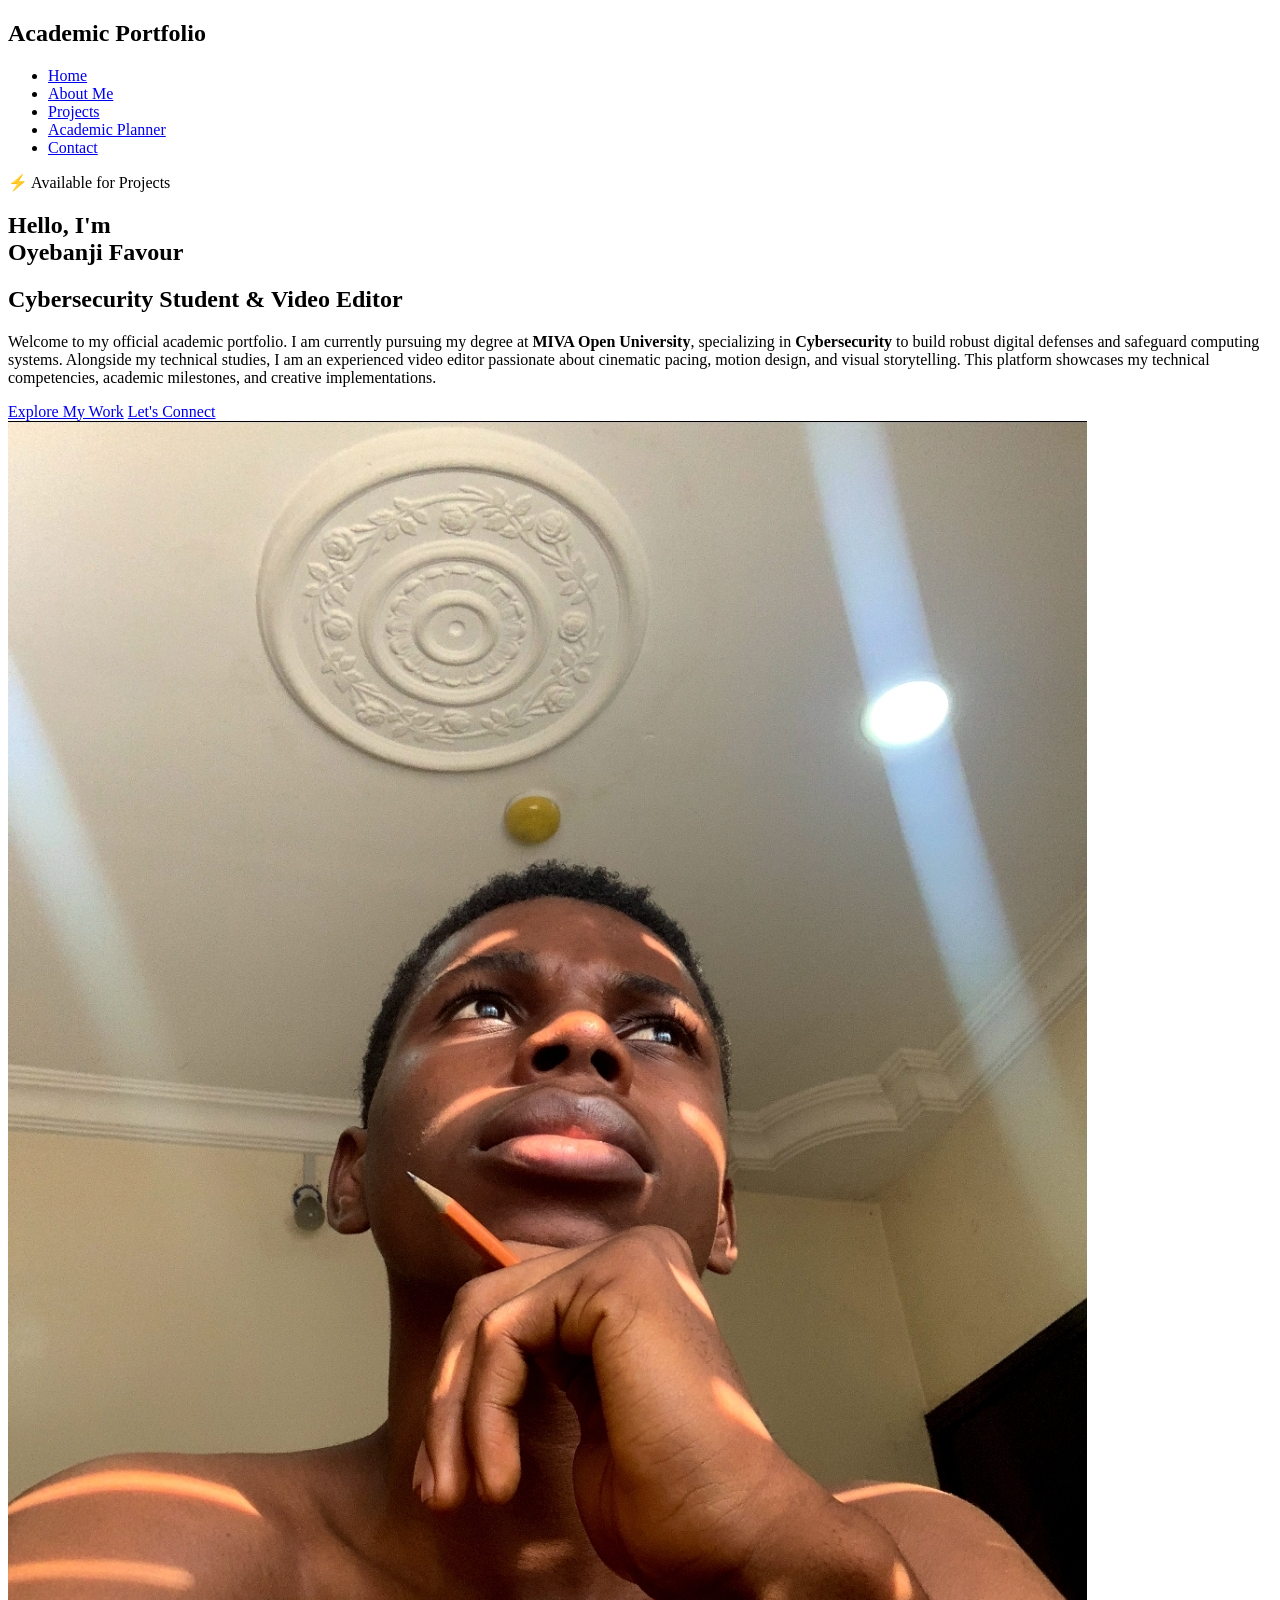
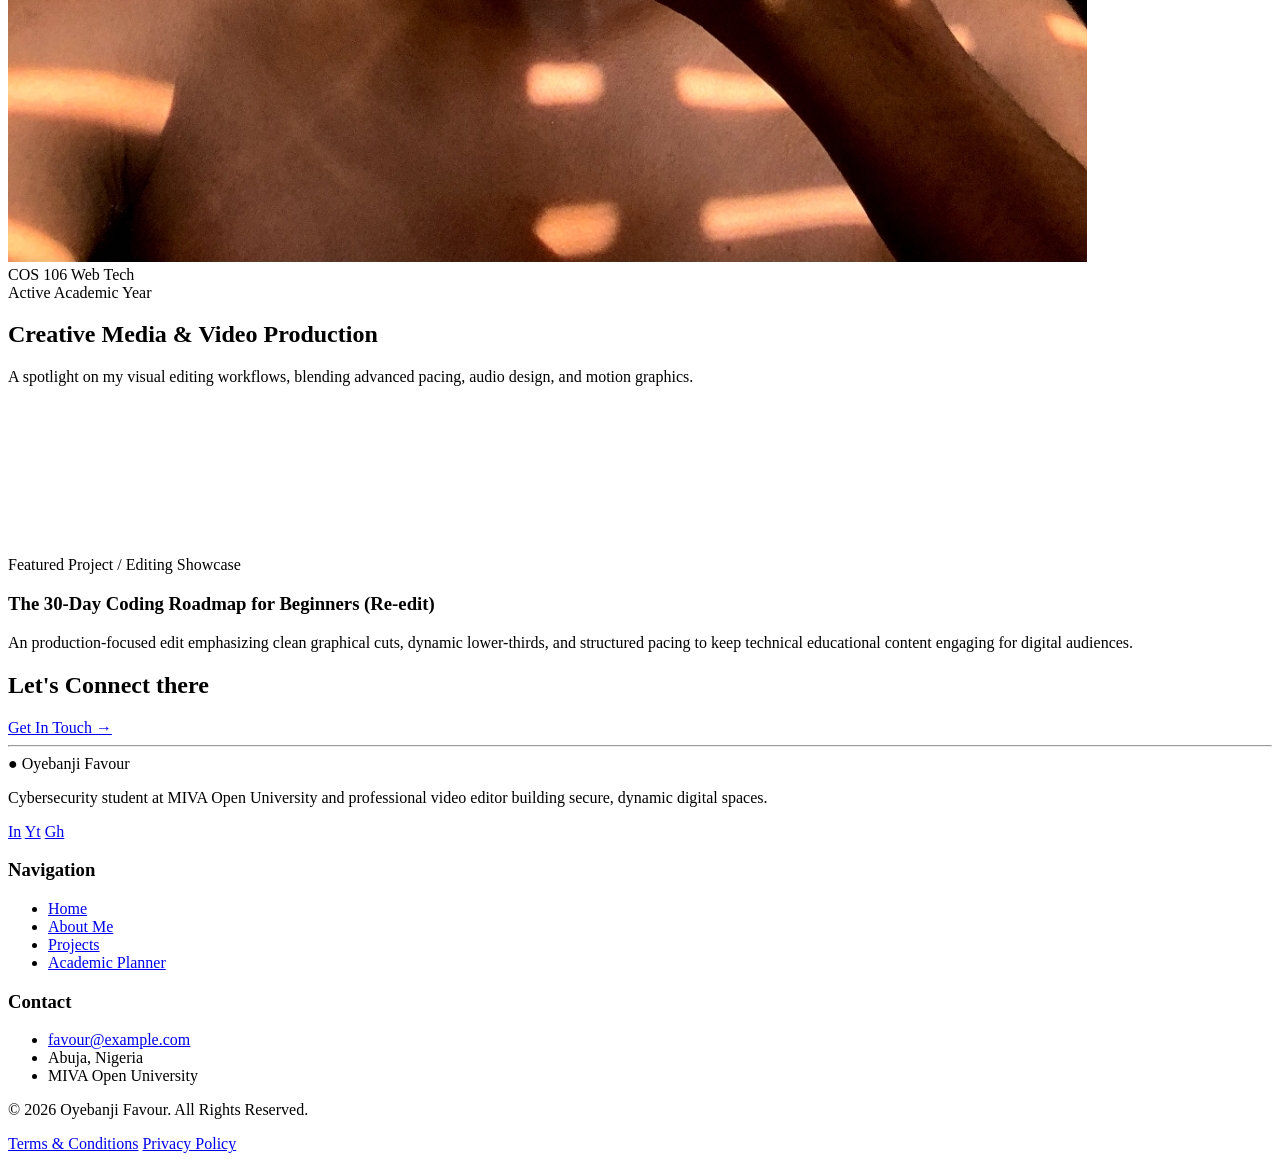
==== commit 5ad1f685: "Final responsive layout and image width fixes" ====
--- a/index.html
+++ b/index.html
@@ -4,7 +4,7 @@
     <meta charset="UTF-8">
     <meta name="viewport" content="width=device-width, initial-scale=1.0">
     <title>Student Portfolio - Home</title>
-  <link rel="stylesheet" href="CSS/styles.css">
+    <link rel="stylesheet" href="css/styles.css">
 </head>
 <body>
 
@@ -54,7 +54,7 @@
             <!-- Right Content: Profile Presentation Area -->
             <div class="intro-image-side">
                 <div class="image-frame-wrapper">
-                    <img src="assets/3.jpg" alt="Favour Akinsola Profile Picture">
+                    <img src="assets/3.jpg" alt="Favour Akinsola Profile Picture" class="display-profile-img">
                     
                     <!-- Quick stats layout at the bottom of the card -->
                     <div class="mini-stats-grid">
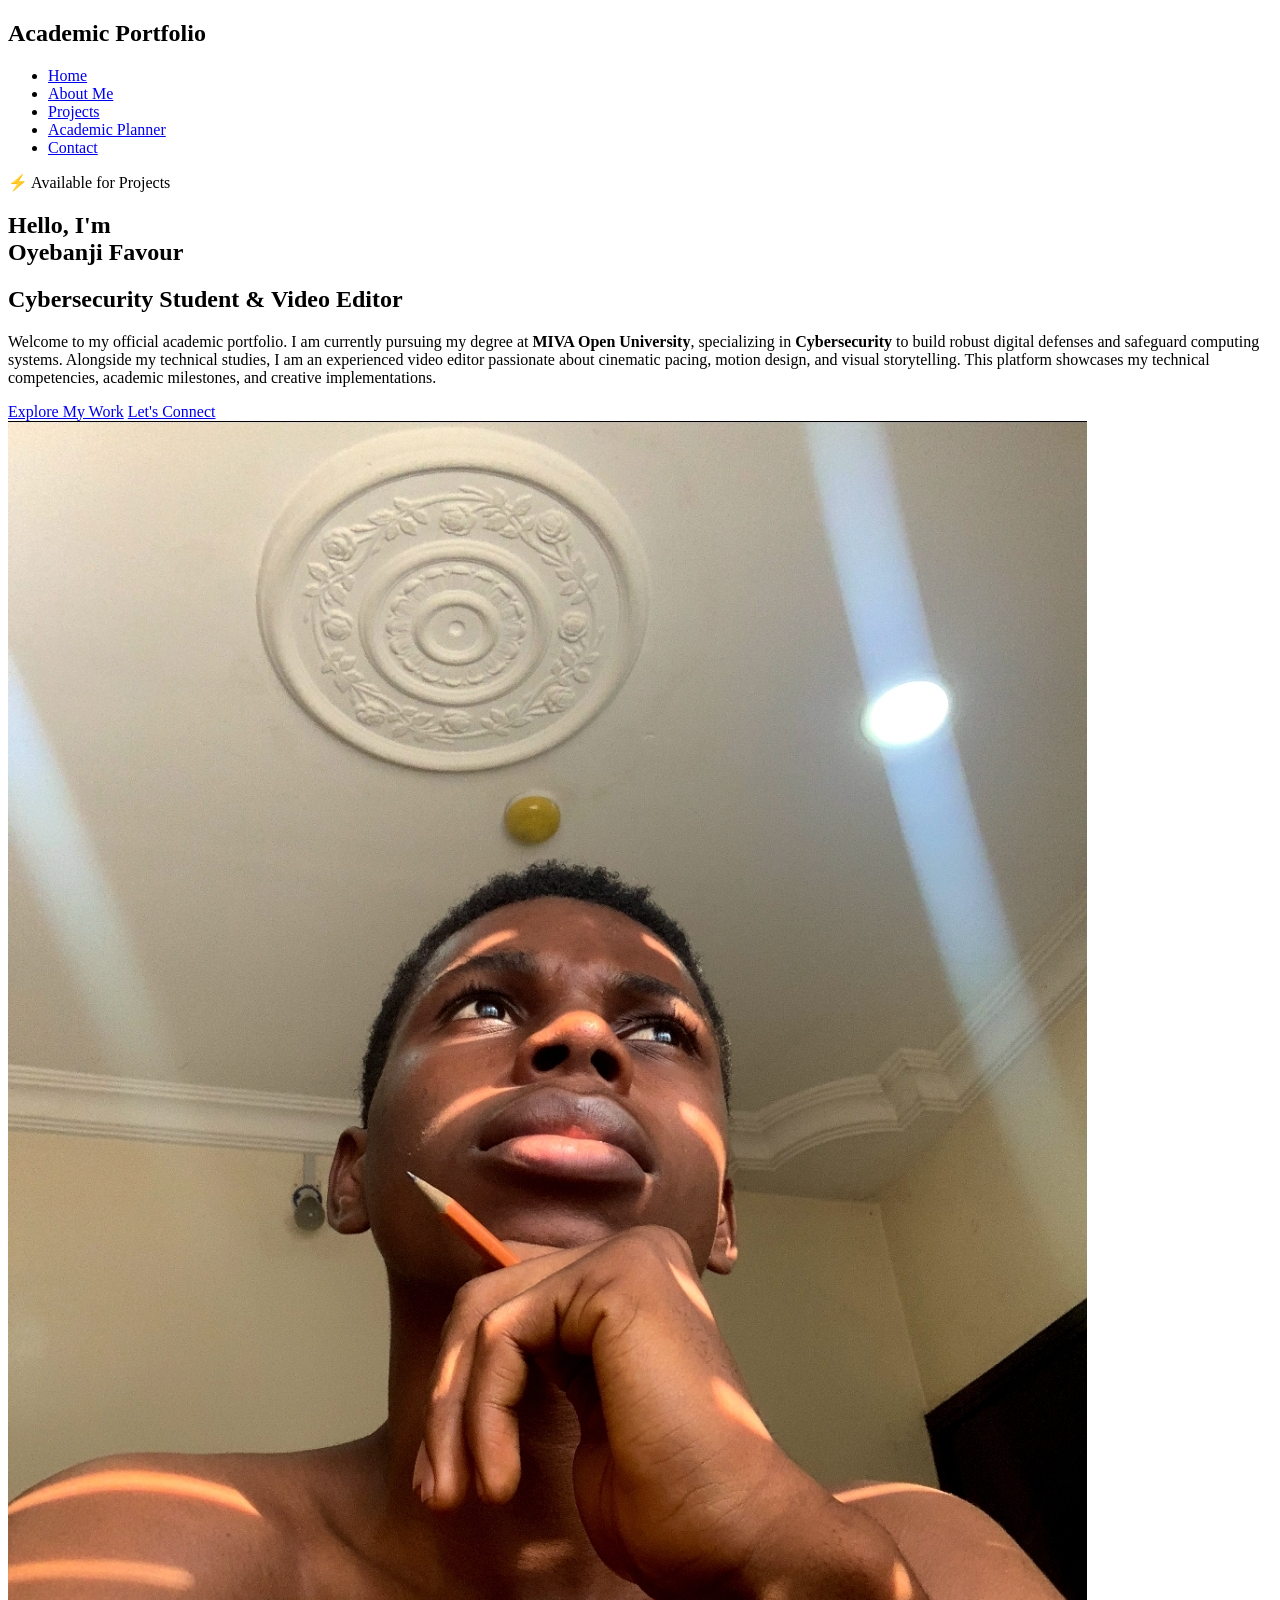
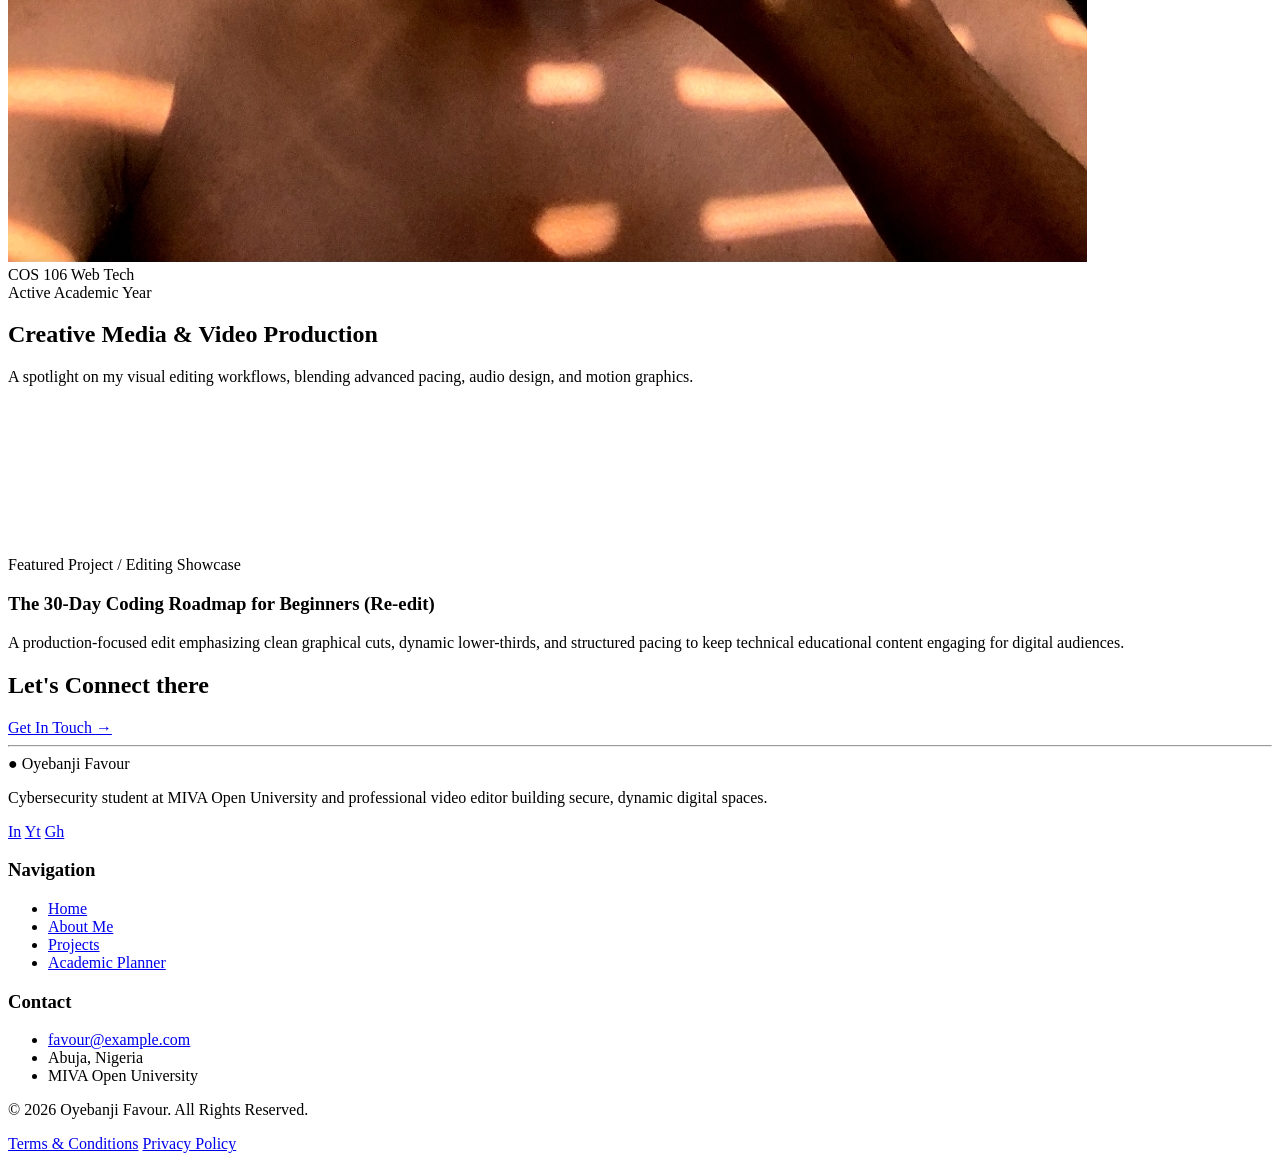
==== commit ff3df098: "Fix syntax errors and strip corrupted invisible characters" ====
--- a/index.html
+++ b/index.html
@@ -24,27 +24,24 @@
     </header>
 
     <main>
-     <main>
-        <!-- Introduction Card inspired by the reference design -->
+        <!-- Introduction Card -->
         <section class="intro-card">
             
             <!-- Left Content: Typography & Biography Elements -->
             <div class="intro-text-side">
-                <!-- Available Status Tag -->
-            <span class="status-badge">⚡ Available for Projects</span>
-            
-            <h1 class="student-name">
-                <span class="greeting-prefix">Hello, I'm</span><br>
-                Oyebanji Favour
-            </h1>
-            
-            <!-- Your New Specialized Dual-Focus Subtitle -->
-            <h2 class="professional-title">Cybersecurity Student & Video Editor</h2>
-            
-            <p class="bio-text">
-                Welcome to my official academic portfolio. I am currently pursuing my degree at <strong>MIVA Open University</strong>, specializing in <strong>Cybersecurity</strong> to build robust digital defenses and safeguard computing systems. Alongside my technical studies, I am an experienced video editor passionate about cinematic pacing, motion design, and visual storytelling. This platform showcases my technical competencies, academic milestones, and creative implementations.
-            </p>
+                <span class="status-badge">⚡ Available for Projects</span>
                 
+                <h1 class="student-name">
+                    <span class="greeting-prefix">Hello, I'm</span><br>
+                    Oyebanji Favour
+                </h1>
+                
+                <h2 class="professional-title">Cybersecurity Student & Video Editor</h2>
+                
+                <p class="bio-text">
+                    Welcome to my official academic portfolio. I am currently pursuing my degree at <strong>MIVA Open University</strong>, specializing in <strong>Cybersecurity</strong> to build robust digital defenses and safeguard computing systems. Alongside my technical studies, I am an experienced video editor passionate about cinematic pacing, motion design, and visual storytelling. This platform showcases my technical competencies, academic milestones, and creative implementations.
+                </p>
+                    
                 <div class="intro-actions">
                     <a href="projects.html" class="action-btn primary-action">Explore My Work</a>
                     <a href="contact.html" class="action-btn secondary-action">Let's Connect</a>
@@ -56,7 +53,7 @@
                 <div class="image-frame-wrapper">
                     <img src="assets/3.jpg" alt="Favour Akinsola Profile Picture" class="display-profile-img">
                     
-                    <!-- Quick stats layout at the bottom of the card -->
+                    <!-- Quick stats layout -->
                     <div class="mini-stats-grid">
                         <div class="stat-item">
                             <span class="stat-number">COS 106</span>
@@ -71,7 +68,7 @@
             </div>
         
         </section>
-        <!-- Featured Video Media Showcase Section -->
+
         <!-- Featured Video Media Showcase Section -->
         <section class="media-portfolio-section">
             <h2>Creative Media & Video Production</h2>
@@ -85,17 +82,15 @@
                     <div class="video-details">
                         <span class="video-tag">Featured Project / Editing Showcase</span>
                         <h3>The 30-Day Coding Roadmap for Beginners (Re-edit)</h3>
-                        <p>An production-focused edit emphasizing clean graphical cuts, dynamic lower-thirds, and structured pacing to keep technical educational content engaging for digital audiences.</p>
+                        <p>A production-focused edit emphasizing clean graphical cuts, dynamic lower-thirds, and structured pacing to keep technical educational content engaging for digital audiences.</p>
                     </div>
                 </div>
             </div>
         </section>
     </main>
-    </main>
 
-   <!-- Expanded Professional Footer -->
+    <!-- Expanded Professional Footer -->
     <footer class="site-footer">
-        <!-- Top CTA Bar -->
         <div class="footer-cta-bar">
             <h2>Let's <span class="highlight-text">Connect</span> there</h2>
             <a href="contact.html" class="footer-btn">Get In Touch <span class="arrow">→</span></a>
@@ -103,9 +98,7 @@
         
         <hr class="footer-divider">
 
-        <!-- Main Link Matrix Grid -->
         <div class="footer-grid">
-            <!-- Brand Column -->
             <div class="footer-col brand-col">
                 <div class="footer-logo">
                     <span class="logo-dot">●</span> Oyebanji Favour
@@ -120,7 +113,6 @@
                 </div>
             </div>
 
-            <!-- Navigation Column -->
             <div class="footer-col">
                 <h3>Navigation</h3>
                 <ul>
@@ -131,7 +123,6 @@
                 </ul>
             </div>
 
-            <!-- Contact Column -->
             <div class="footer-col">
                 <h3>Contact</h3>
                 <ul>
@@ -142,7 +133,6 @@
             </div>
         </div>
 
-        <!-- Bottom Copyright strip -->
         <div class="footer-bottom-strip">
             <p>&copy; 2026 <span class="highlight-text">Oyebanji Favour</span>. All Rights Reserved.</p>
             <div class="footer-legal-links">
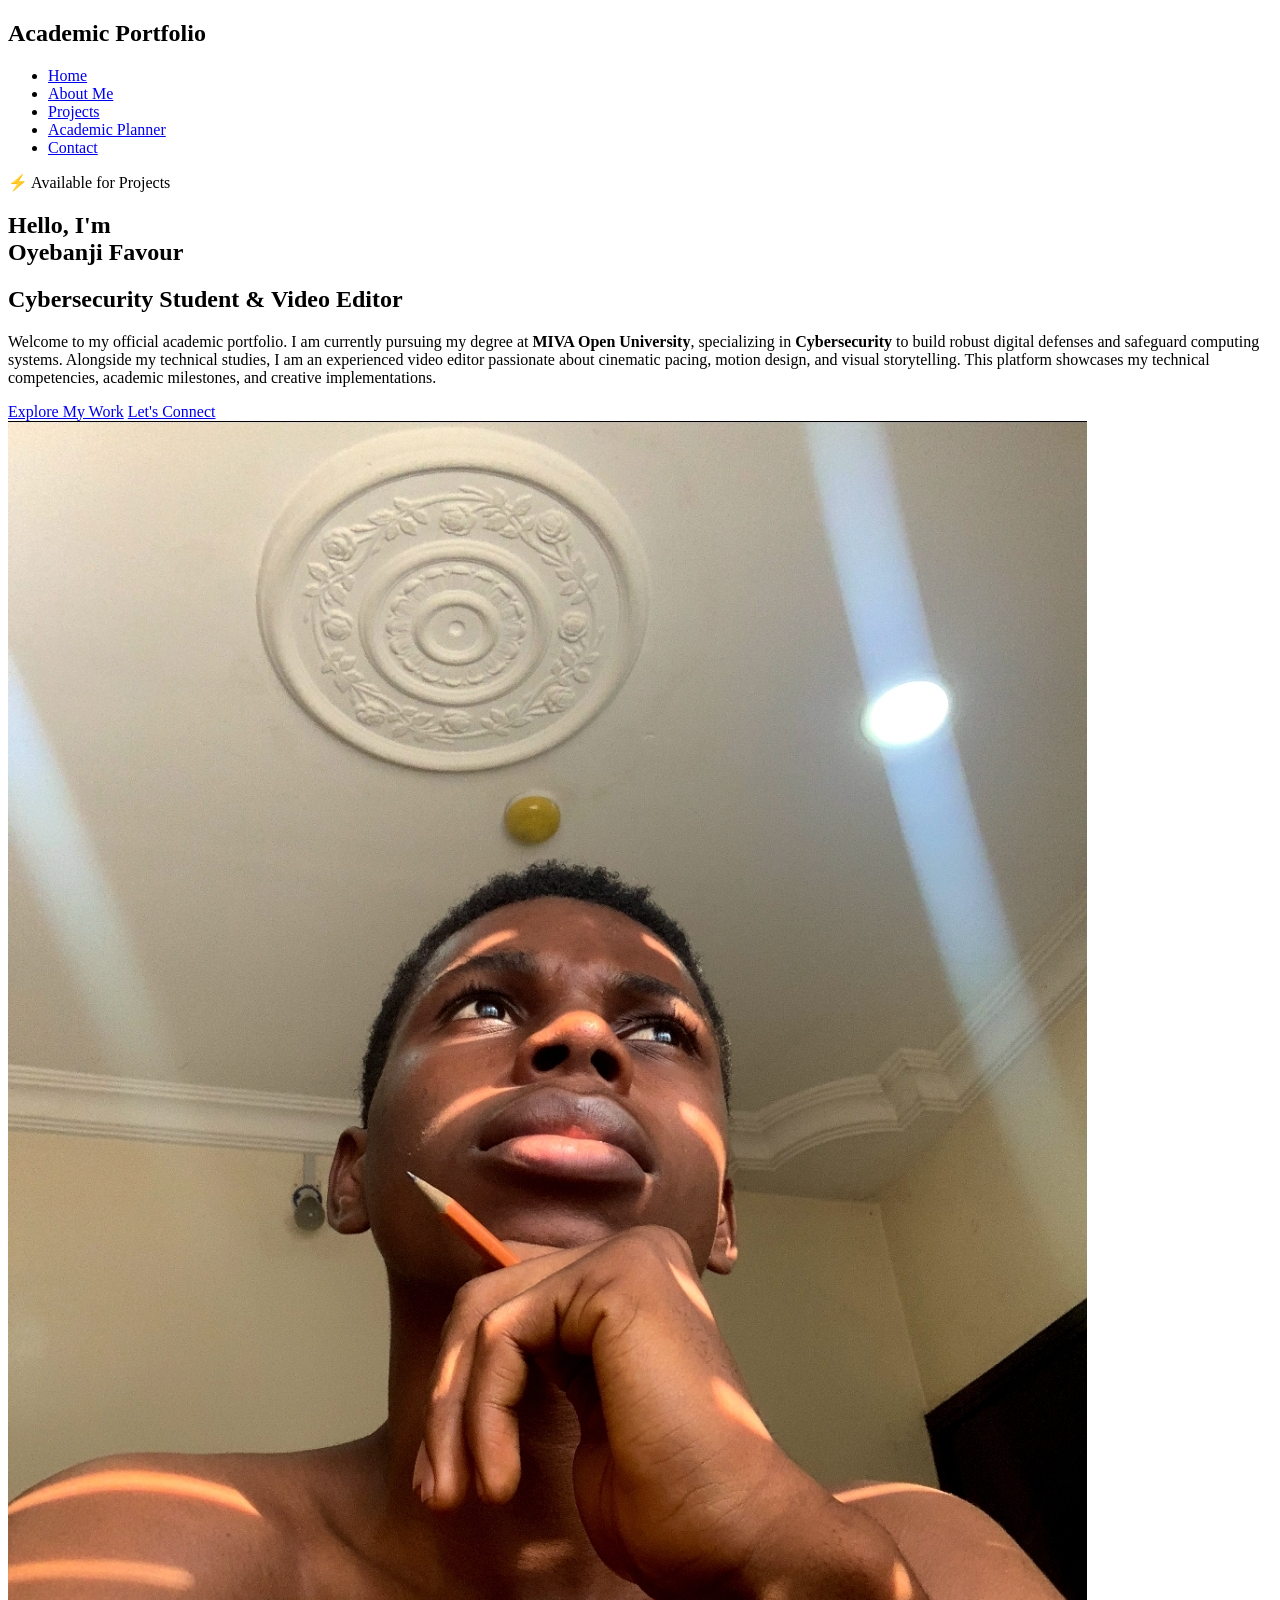
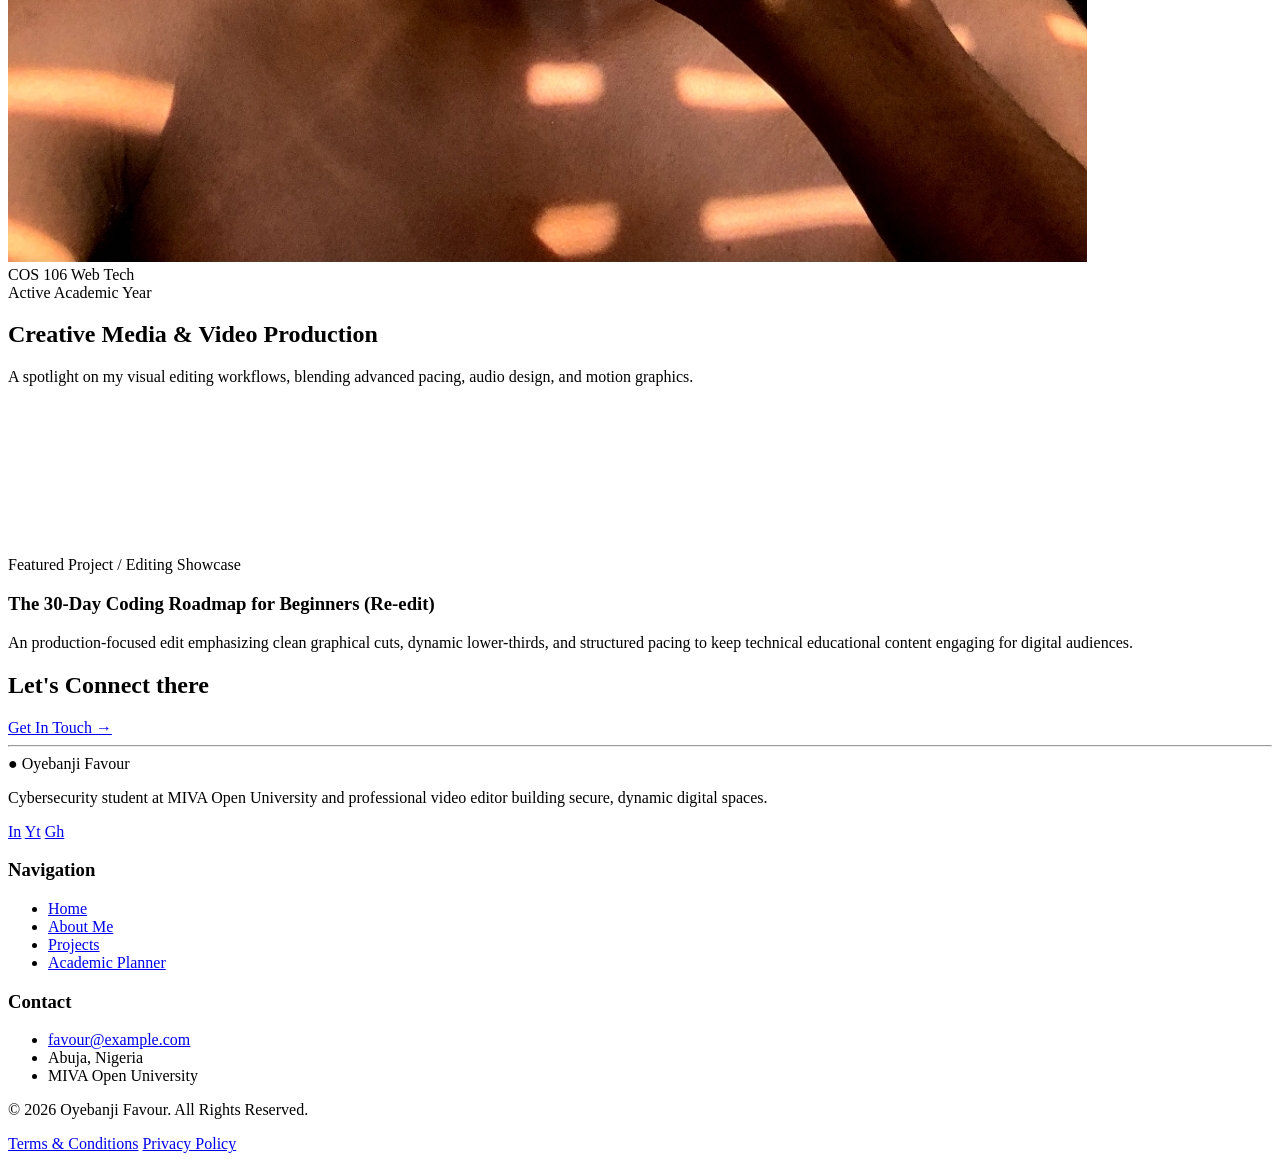
==== commit a4775aeb: "Add files via upload" ====
--- a/index.html
+++ b/index.html
@@ -24,24 +24,27 @@
     </header>
 
     <main>
-        <!-- Introduction Card -->
+     <main>
+        <!-- Introduction Card inspired by the reference design -->
         <section class="intro-card">
             
             <!-- Left Content: Typography & Biography Elements -->
             <div class="intro-text-side">
-                <span class="status-badge">⚡ Available for Projects</span>
+                <!-- Available Status Tag -->
+            <span class="status-badge">⚡ Available for Projects</span>
+            
+            <h1 class="student-name">
+                <span class="greeting-prefix">Hello, I'm</span><br>
+                Oyebanji Favour
+            </h1>
+            
+            <!-- Your New Specialized Dual-Focus Subtitle -->
+            <h2 class="professional-title">Cybersecurity Student & Video Editor</h2>
+            
+            <p class="bio-text">
+                Welcome to my official academic portfolio. I am currently pursuing my degree at <strong>MIVA Open University</strong>, specializing in <strong>Cybersecurity</strong> to build robust digital defenses and safeguard computing systems. Alongside my technical studies, I am an experienced video editor passionate about cinematic pacing, motion design, and visual storytelling. This platform showcases my technical competencies, academic milestones, and creative implementations.
+            </p>
                 
-                <h1 class="student-name">
-                    <span class="greeting-prefix">Hello, I'm</span><br>
-                    Oyebanji Favour
-                </h1>
-                
-                <h2 class="professional-title">Cybersecurity Student & Video Editor</h2>
-                
-                <p class="bio-text">
-                    Welcome to my official academic portfolio. I am currently pursuing my degree at <strong>MIVA Open University</strong>, specializing in <strong>Cybersecurity</strong> to build robust digital defenses and safeguard computing systems. Alongside my technical studies, I am an experienced video editor passionate about cinematic pacing, motion design, and visual storytelling. This platform showcases my technical competencies, academic milestones, and creative implementations.
-                </p>
-                    
                 <div class="intro-actions">
                     <a href="projects.html" class="action-btn primary-action">Explore My Work</a>
                     <a href="contact.html" class="action-btn secondary-action">Let's Connect</a>
@@ -53,7 +56,7 @@
                 <div class="image-frame-wrapper">
                     <img src="assets/3.jpg" alt="Favour Akinsola Profile Picture" class="display-profile-img">
                     
-                    <!-- Quick stats layout -->
+                    <!-- Quick stats layout at the bottom of the card -->
                     <div class="mini-stats-grid">
                         <div class="stat-item">
                             <span class="stat-number">COS 106</span>
@@ -68,7 +71,7 @@
             </div>
         
         </section>
-
+        <!-- Featured Video Media Showcase Section -->
         <!-- Featured Video Media Showcase Section -->
         <section class="media-portfolio-section">
             <h2>Creative Media & Video Production</h2>
@@ -82,15 +85,17 @@
                     <div class="video-details">
                         <span class="video-tag">Featured Project / Editing Showcase</span>
                         <h3>The 30-Day Coding Roadmap for Beginners (Re-edit)</h3>
-                        <p>A production-focused edit emphasizing clean graphical cuts, dynamic lower-thirds, and structured pacing to keep technical educational content engaging for digital audiences.</p>
+                        <p>An production-focused edit emphasizing clean graphical cuts, dynamic lower-thirds, and structured pacing to keep technical educational content engaging for digital audiences.</p>
                     </div>
                 </div>
             </div>
         </section>
     </main>
+    </main>
 
-    <!-- Expanded Professional Footer -->
+   <!-- Expanded Professional Footer -->
     <footer class="site-footer">
+        <!-- Top CTA Bar -->
         <div class="footer-cta-bar">
             <h2>Let's <span class="highlight-text">Connect</span> there</h2>
             <a href="contact.html" class="footer-btn">Get In Touch <span class="arrow">→</span></a>
@@ -98,7 +103,9 @@
         
         <hr class="footer-divider">
 
+        <!-- Main Link Matrix Grid -->
         <div class="footer-grid">
+            <!-- Brand Column -->
             <div class="footer-col brand-col">
                 <div class="footer-logo">
                     <span class="logo-dot">●</span> Oyebanji Favour
@@ -113,6 +120,7 @@
                 </div>
             </div>
 
+            <!-- Navigation Column -->
             <div class="footer-col">
                 <h3>Navigation</h3>
                 <ul>
@@ -123,6 +131,7 @@
                 </ul>
             </div>
 
+            <!-- Contact Column -->
             <div class="footer-col">
                 <h3>Contact</h3>
                 <ul>
@@ -133,6 +142,7 @@
             </div>
         </div>
 
+        <!-- Bottom Copyright strip -->
         <div class="footer-bottom-strip">
             <p>&copy; 2026 <span class="highlight-text">Oyebanji Favour</span>. All Rights Reserved.</p>
             <div class="footer-legal-links">
